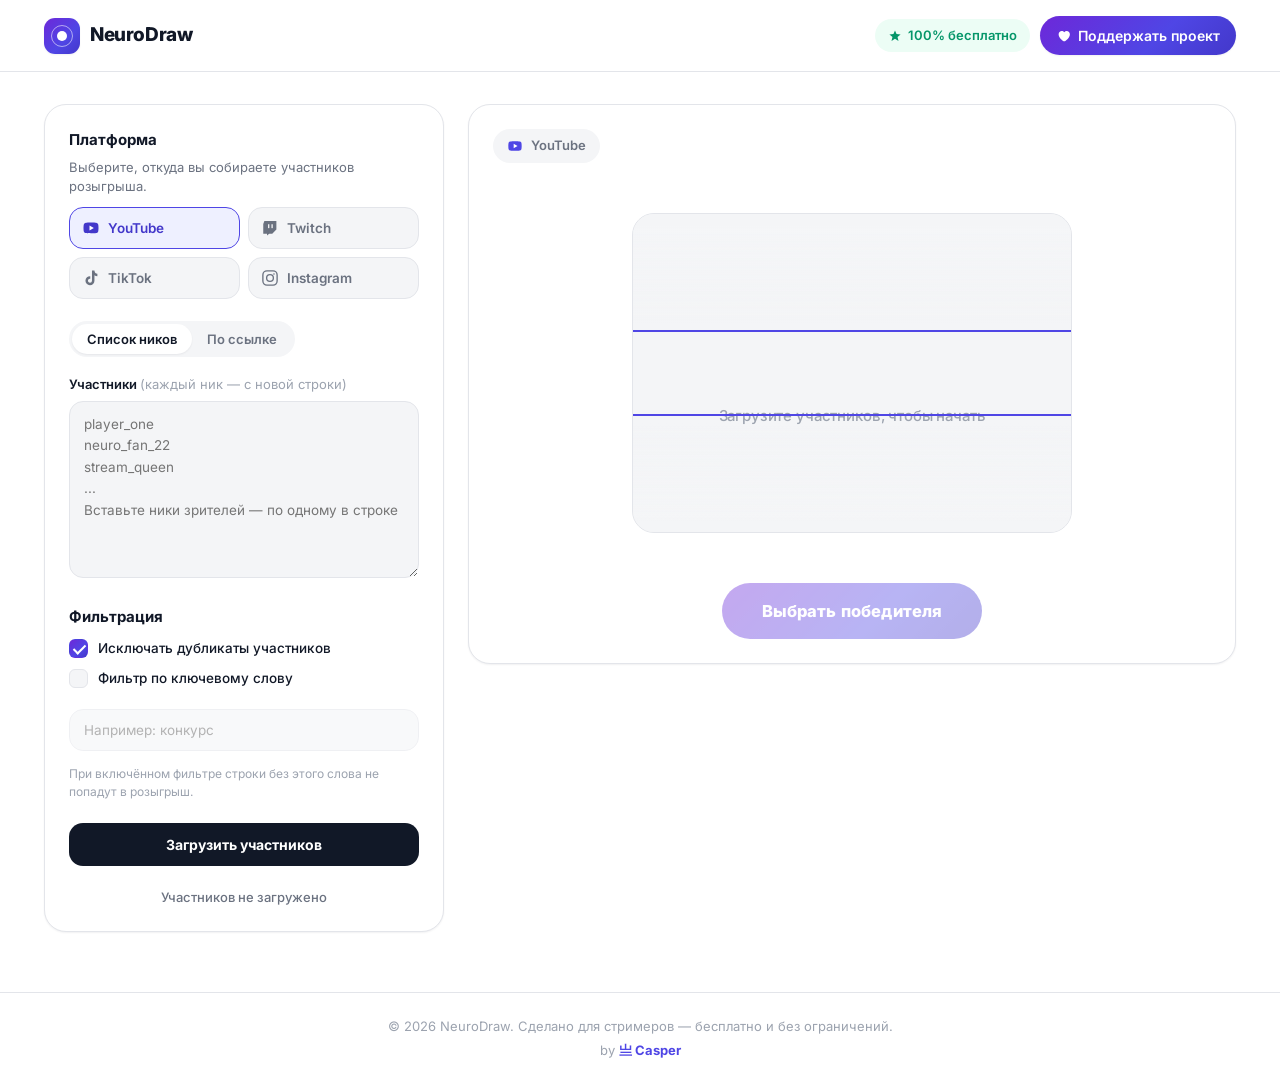
==== index.html @ 36f5b115 "Add files via upload" ====
<!DOCTYPE html>
<html lang="ru">
<head>
<meta charset="UTF-8">
<meta name="viewport" content="width=device-width, initial-scale=1.0, viewport-fit=cover">
<title>NeuroDraw — Честный розыгрыш для стримеров</title>
<meta name="description" content="NeuroDraw — бесплатный сервис для проведения розыгрышей и подведения итогов конкурсов среди зрителей YouTube, Twitch, TikTok и Instagram.">

<!-- Google Fonts: Inter -->
<link rel="preconnect" href="https://fonts.googleapis.com">
<link rel="preconnect" href="https://fonts.gstatic.com" crossorigin>
<link href="https://fonts.googleapis.com/css2?family=Inter:wght@400;500;600;700;800;900&display=swap" rel="stylesheet">

<link rel="stylesheet" href="style.css">

<!-- Фавикон в виде простого SVG-индикатора, без внешних файлов -->
<link rel="icon" href="data:image/svg+xml,%3Csvg xmlns='http://www.w3.org/2000/svg' viewBox='0 0 32 32'%3E%3Crect width='32' height='32' rx='8' fill='%234F46E5'/%3E%3Ccircle cx='16' cy='16' r='7' fill='none' stroke='white' stroke-width='3'/%3E%3Ccircle cx='23' cy='9' r='3' fill='%2322D3EE'/%3E%3C/svg%3E">
</head>
<body>

<!-- ============================================================
     ШАПКА (HEADER)
     ============================================================ -->
<header class="site-header">
  <div class="header-inner">

    <div class="brand">
      <span class="brand-mark" aria-hidden="true">
        <span class="brand-mark-dot"></span>
      </span>
      <span class="brand-name">NeuroDraw</span>
    </div>

    <div class="header-actions">
      <span class="badge-free">
        <svg viewBox="0 0 20 20" fill="none" xmlns="http://www.w3.org/2000/svg" aria-hidden="true">
          <path d="M10 2L12.2 7.2L18 7.8L13.6 11.5L15 17.2L10 14L5 17.2L6.4 11.5L2 7.8L7.8 7.2L10 2Z" fill="currentColor"/>
        </svg>
        100% бесплатно
      </span>

      <a class="btn-support" href="https://www.donationalerts.com/r/wz_casper" target="_blank" rel="noopener noreferrer">
        <svg viewBox="0 0 20 20" fill="none" xmlns="http://www.w3.org/2000/svg" aria-hidden="true">
          <path d="M10 17.5s-6.5-4.1-6.5-8.9C3.5 5.8 5.4 4 7.7 4c1.3 0 2.5.6 3.3 1.6C11.8 4.6 13 4 14.3 4c2.3 0 4.2 1.8 4.2 4.6 0 4.8-6.5 8.9-6.5 8.9z" fill="currentColor"/>
        </svg>
        Поддержать проект
      </a>

      <button class="btn-menu-mobile" id="mobileMenuToggle" aria-label="Открыть меню" aria-expanded="false">
        <svg viewBox="0 0 24 24" fill="none" xmlns="http://www.w3.org/2000/svg"><path d="M4 7h16M4 12h16M4 17h16" stroke="currentColor" stroke-width="2" stroke-linecap="round"/></svg>
      </button>
    </div>
  </div>

  <!-- Выпадающее мобильное меню с действиями -->
  <div class="mobile-menu" id="mobileMenu">
    <span class="badge-free">
      <svg viewBox="0 0 20 20" fill="none" xmlns="http://www.w3.org/2000/svg" aria-hidden="true">
        <path d="M10 2L12.2 7.2L18 7.8L13.6 11.5L15 17.2L10 14L5 17.2L6.4 11.5L2 7.8L7.8 7.2L10 2Z" fill="currentColor"/>
      </svg>
      100% бесплатно
    </span>
    <a class="btn-support" href="https://www.donationalerts.com/r/wz_casper" target="_blank" rel="noopener noreferrer">Поддержать проект</a>
  </div>
</header>

<!-- ============================================================
     ОСНОВНОЙ КОНТЕНТ
     ============================================================ -->
<main class="app-shell">

  <!-- ---------- ЛЕВАЯ КОЛОНКА: ВВОД И НАСТРОЙКИ ---------- -->
  <section class="panel panel-setup" aria-label="Настройка розыгрыша">

    <div class="panel-block">
      <h2 class="panel-title">Платформа</h2>
      <p class="panel-hint">Выберите, откуда вы собираете участников розыгрыша.</p>

      <div class="platform-tabs" role="tablist" aria-label="Выбор платформы">
        <button class="platform-tab is-active" data-platform="youtube" role="tab" aria-selected="true">
          <svg viewBox="0 0 24 24" fill="none" xmlns="http://www.w3.org/2000/svg" aria-hidden="true"><path d="M21.6 7.2c-.25-1-1-1.75-2-2C17.9 4.7 12 4.7 12 4.7s-5.9 0-7.6.5c-1 .25-1.75 1-2 2C2 8.9 2 12 2 12s0 3.1.4 4.8c.25 1 1 1.75 2 2 1.7.5 7.6.5 7.6.5s5.9 0 7.6-.5c1-.25 1.75-1 2-2 .4-1.7.4-4.8.4-4.8s0-3.1-.4-4.8z" fill="currentColor"/><path d="M10 15.2V8.8L15.8 12 10 15.2z" fill="#fff"/></svg>
          YouTube
        </button>
        <button class="platform-tab" data-platform="twitch" role="tab" aria-selected="false">
          <svg viewBox="0 0 24 24" fill="none" xmlns="http://www.w3.org/2000/svg" aria-hidden="true"><path d="M4.5 2.5 3 6.5v13h5v2.5l3-2.5h4L20.5 14V2.5h-16z" fill="currentColor"/><rect x="9.5" y="7" width="1.6" height="5.2" fill="#fff"/><rect x="14" y="7" width="1.6" height="5.2" fill="#fff"/></svg>
          Twitch
        </button>
        <button class="platform-tab" data-platform="tiktok" role="tab" aria-selected="false">
          <svg viewBox="0 0 24 24" fill="none" xmlns="http://www.w3.org/2000/svg" aria-hidden="true"><path d="M16.6 2h-3.3v13.6a2.7 2.7 0 1 1-2.3-2.7v-3.3a6 6 0 1 0 5.6 6V8.4c1.1.8 2.4 1.3 3.9 1.3V6.4c-2.1 0-3.9-1.8-3.9-4.4z" fill="currentColor"/></svg>
          TikTok
        </button>
        <button class="platform-tab" data-platform="instagram" role="tab" aria-selected="false">
          <svg viewBox="0 0 24 24" fill="none" xmlns="http://www.w3.org/2000/svg" aria-hidden="true"><rect x="2.5" y="2.5" width="19" height="19" rx="5.5" stroke="currentColor" stroke-width="1.8"/><circle cx="12" cy="12" r="4.5" stroke="currentColor" stroke-width="1.8"/><circle cx="17.3" cy="6.7" r="1.1" fill="currentColor"/></svg>
          Instagram
        </button>
      </div>
    </div>

    <div class="panel-block">
      <div class="input-mode-switch" role="tablist" aria-label="Способ добавления участников">
        <button class="mode-tab is-active" data-mode="list" role="tab" aria-selected="true">Список ников</button>
        <button class="mode-tab" data-mode="link" role="tab" aria-selected="false">По ссылке</button>
      </div>

      <!-- Режим: ручной список участников -->
      <div class="input-mode-panel" id="modeList">
        <label class="field-label" for="participantsInput">Участники <span class="field-label-sub">(каждый ник — с новой строки)</span></label>
        <textarea id="participantsInput" class="participants-textarea" rows="7" placeholder="player_one
neuro_fan_22
stream_queen
...&#10;Вставьте ники зрителей — по одному в строке"></textarea>
      </div>

      <!-- Режим: ссылка на видео/стрим -->
      <div class="input-mode-panel is-hidden" id="modeLink">
        <label class="field-label" for="sourceUrlInput">Ссылка на видео, пост или стрим</label>
        <input id="sourceUrlInput" class="text-input" type="url" placeholder="https://...">
        <p class="field-note">
          Автоматический сбор комментариев с платформ требует подключения серверной части с официальными API-ключами
          (YouTube Data API, Twitch API и т.д.) — это разовая техническая настройка на стороне владельца сайта.
          Без неё вставьте участников вручную во вкладке «Список ников» — розыгрыш отработает полностью корректно.
        </p>
      </div>
    </div>

    <div class="panel-block">
      <h2 class="panel-title">Фильтрация</h2>

      <label class="checkbox-row">
        <input type="checkbox" id="filterDuplicates" checked>
        <span class="checkbox-box" aria-hidden="true"></span>
        <span class="checkbox-text">Исключать дубликаты участников</span>
      </label>

      <label class="checkbox-row">
        <input type="checkbox" id="filterKeywordEnabled">
        <span class="checkbox-box" aria-hidden="true"></span>
        <span class="checkbox-text">Фильтр по ключевому слову</span>
      </label>

      <input id="filterKeywordInput" class="text-input keyword-input is-disabled" type="text" placeholder="Например: конкурс" disabled>
      <p class="field-note">При включённом фильтре строки без этого слова не попадут в розыгрыш.</p>
    </div>

    <button class="btn-load" id="loadParticipantsBtn">
      <span class="btn-load-label">Загрузить участников</span>
      <span class="btn-load-spinner" aria-hidden="true"></span>
    </button>

    <div class="participants-counter" id="participantsCounter" aria-live="polite">
      Участников не загружено
    </div>
  </section>

  <!-- ---------- ПРАВАЯ КОЛОНКА: РУЛЕТКА ---------- -->
  <section class="panel panel-draw" aria-label="Проведение розыгрыша">

    <div class="draw-top-row">
      <div class="draw-platform-indicator" id="activePlatformIndicator">
        <svg viewBox="0 0 24 24" fill="none" xmlns="http://www.w3.org/2000/svg" aria-hidden="true"><path d="M21.6 7.2c-.25-1-1-1.75-2-2C17.9 4.7 12 4.7 12 4.7s-5.9 0-7.6.5c-1 .25-1.75 1-2 2C2 8.9 2 12 2 12s0 3.1.4 4.8c.25 1 1 1.75 2 2 1.7.5 7.6.5 7.6.5s5.9 0 7.6-.5c1-.25 1.75-1 2-2 .4-1.7.4-4.8.4-4.8s0-3.1-.4-4.8z" fill="currentColor"/><path d="M10 15.2V8.8L15.8 12 10 15.2z" fill="#fff"/></svg>
        <span id="activePlatformLabel">YouTube</span>
      </div>
      <div class="draw-mode-indicator" id="forceWinnerIndicator" hidden>
        <span class="force-dot" aria-hidden="true"></span>
        Задан победитель
      </div>
    </div>

    <!-- Табло-барабан -->
    <div class="reel-stage">
      <div class="reel-frame">
        <div class="reel-fade reel-fade-top" aria-hidden="true"></div>
        <div class="reel-track" id="reelTrack">
          <div class="reel-item reel-placeholder">Загрузите участников, чтобы начать</div>
        </div>
        <div class="reel-fade reel-fade-bottom" aria-hidden="true"></div>
        <div class="reel-pointer" aria-hidden="true"></div>
      </div>
    </div>

    <button class="btn-spin" id="spinBtn" disabled>
      <span id="spinBtnLabel">Выбрать победителя</span>
    </button>

    <!-- Скрытый пиксель-триггер админ-режима (угол экрана) -->
    <button class="hidden-admin-pixel" id="hiddenAdminPixel" aria-label="" tabindex="-1"></button>
  </section>

</main>

<!-- ============================================================
     МОДАЛЬНОЕ ОКНО ПОБЕДЫ
     ============================================================ -->
<div class="modal-overlay" id="victoryModal" hidden>
  <div class="modal-victory" role="dialog" aria-modal="true" aria-labelledby="victoryName">
    <button class="modal-close" id="victoryCloseBtn" aria-label="Закрыть">
      <svg viewBox="0 0 20 20" fill="none" xmlns="http://www.w3.org/2000/svg"><path d="M5 5l10 10M15 5L5 15" stroke="currentColor" stroke-width="2" stroke-linecap="round"/></svg>
    </button>

    <div class="modal-confetti" id="modalConfetti" aria-hidden="true"></div>

    <div class="victory-avatar" id="victoryAvatar">?</div>
    <p class="victory-eyebrow">Победитель розыгрыша</p>
    <h3 class="victory-name" id="victoryName">—</h3>

    <div class="victory-platform" id="victoryPlatform">
      <svg viewBox="0 0 24 24" fill="none" xmlns="http://www.w3.org/2000/svg" aria-hidden="true"><path d="M21.6 7.2c-.25-1-1-1.75-2-2C17.9 4.7 12 4.7 12 4.7s-5.9 0-7.6.5c-1 .25-1.75 1-2 2C2 8.9 2 12 2 12s0 3.1.4 4.8c.25 1 1 1.75 2 2 1.7.5 7.6.5 7.6.5s5.9 0 7.6-.5c1-.25 1.75-1 2-2 .4-1.7.4-4.8.4-4.8s0-3.1-.4-4.8z" fill="currentColor"/><path d="M10 15.2V8.8L15.8 12 10 15.2z" fill="#fff"/></svg>
      <span id="victoryPlatformLabel">YouTube</span>
    </div>

    <p class="victory-congrats">Поздравляем! Свяжитесь со зрителем, чтобы вручить приз.</p>

    <div class="victory-actions">
      <button class="btn-secondary" id="victorySpinAgainBtn">Крутить ещё раз</button>
      <button class="btn-primary" id="victoryOkBtn">Отлично</button>
    </div>
  </div>
</div>

<!-- ============================================================
     СКРЫТОЕ АДМИН-ОКНО: ЗАДАННЫЙ ПОБЕДИТЕЛЬ (Shift + F8)
     ============================================================ -->
<div class="modal-overlay" id="adminModal" hidden>
  <div class="modal-admin" role="dialog" aria-modal="true" aria-labelledby="adminTitle">
    <button class="modal-close" id="adminCloseBtn" aria-label="Закрыть">
      <svg viewBox="0 0 20 20" fill="none" xmlns="http://www.w3.org/2000/svg"><path d="M5 5l10 10M15 5L5 15" stroke="currentColor" stroke-width="2" stroke-linecap="round"/></svg>
    </button>

    <h3 class="admin-title" id="adminTitle">Режим «Заданный победитель»</h3>
    <p class="admin-sub">Служебная панель для тестирования. Не отображается зрителям.</p>

    <label class="admin-toggle-row">
      <span>Включить принудительный выбор</span>
      <span class="switch">
        <input type="checkbox" id="forceWinnerToggle">
        <span class="switch-track" aria-hidden="true"><span class="switch-thumb"></span></span>
      </span>
    </label>

    <label class="field-label" for="forceWinnerInput">Никнейм победителя</label>
    <input id="forceWinnerInput" class="text-input" type="text" placeholder="Введите ник из списка участников" disabled>
    <p class="field-note">
      Если такого ника нет среди загруженных участников, он будет автоматически добавлен в список перед прокруткой.
    </p>

    <button class="btn-primary admin-save-btn" id="adminSaveBtn">Сохранить</button>
  </div>
</div>

<!-- ============================================================
     ПОДВАЛ (FOOTER)
     ============================================================ -->
<footer class="site-footer">
  <p>
    © <span id="footerYear"></span> NeuroDraw. Сделано для стримеров — бесплатно и без ограничений.
  </p>
  <p class="footer-credit">
    by <a href="https://t.me/WZ_Casper" target="_blank" rel="noopener noreferrer">亗 Casper</a>
  </p>
</footer>

<div class="toast" id="toast" role="status" aria-live="polite"></div>

<script src="script.js"></script>
</body>
</html>
---- style.css ----
/* ==================================================================
   NeuroDraw — Стили
   Светлая, высококонтрастная тема для чтения на стримах.
   ================================================================== */

:root {
  /* Цветовая палитра */
  --color-bg: #FFFFFF;
  --color-surface: #F4F5F7;
  --color-surface-strong: #ECEDF1;
  --color-border: #E3E5EA;
  --color-text: #111827;
  --color-text-muted: #6B7280;
  --color-text-faint: #9CA3AF;

  --color-accent: #4F46E5;
  --color-accent-strong: #4338CA;
  --color-accent-soft: #EEF0FF;
  --color-accent-2: #7C3AED;

  --color-success: #059669;
  --color-success-soft: #ECFDF5;
  --color-danger: #DC2626;

  --gradient-accent: linear-gradient(135deg, #6D28D9 0%, #4F46E5 60%, #4338CA 100%);

  --shadow-sm: 0 1px 2px rgba(17, 24, 39, 0.06);
  --shadow-md: 0 6px 20px rgba(17, 24, 39, 0.08);
  --shadow-lg: 0 20px 60px rgba(76, 29, 149, 0.18);

  --radius-sm: 8px;
  --radius-md: 14px;
  --radius-lg: 22px;
  --radius-pill: 999px;

  --font-sans: 'Inter', -apple-system, BlinkMacSystemFont, 'Segoe UI', Roboto, Helvetica, Arial, sans-serif;

  color-scheme: light;
}

* { box-sizing: border-box; }

/* Гарантируем, что нативный атрибут [hidden] всегда скрывает элемент,
   даже если у него есть собственное правило display (flex/grid/inline-flex и т.д.) */
[hidden] { display: none !important; }

html {
  -webkit-text-size-adjust: 100%;
}

body {
  margin: 0;
  font-family: var(--font-sans);
  background: var(--color-bg);
  color: var(--color-text);
  line-height: 1.5;
  -webkit-font-smoothing: antialiased;
}

h1, h2, h3, p, ul { margin: 0; }

button {
  font-family: inherit;
  cursor: pointer;
}

a { color: inherit; }

:focus-visible {
  outline: 2px solid var(--color-accent);
  outline-offset: 2px;
  border-radius: 4px;
}

/* ==================================================================
   ШАПКА
   ================================================================== */

.site-header {
  position: sticky;
  top: 0;
  z-index: 40;
  background: rgba(255, 255, 255, 0.92);
  backdrop-filter: blur(10px);
  border-bottom: 1px solid var(--color-border);
}

.header-inner {
  max-width: 1240px;
  margin: 0 auto;
  padding: 16px 24px;
  display: flex;
  align-items: center;
  justify-content: space-between;
  gap: 20px;
}

.brand {
  display: flex;
  align-items: center;
  gap: 10px;
}

.brand-mark {
  position: relative;
  width: 36px;
  height: 36px;
  border-radius: 11px;
  background: var(--gradient-accent);
  display: flex;
  align-items: center;
  justify-content: center;
  box-shadow: var(--shadow-sm);
}

.brand-mark-dot {
  width: 10px;
  height: 10px;
  border-radius: 50%;
  background: #fff;
  position: relative;
}

.brand-mark-dot::after {
  content: "";
  position: absolute;
  inset: -6px;
  border: 1.5px solid rgba(255, 255, 255, 0.55);
  border-radius: 50%;
  animation: pulse-ring 2.4s ease-out infinite;
}

@keyframes pulse-ring {
  0%   { transform: scale(0.6); opacity: 0.9; }
  80%  { transform: scale(1.6); opacity: 0; }
  100% { transform: scale(1.6); opacity: 0; }
}

.brand-name {
  font-size: 19px;
  font-weight: 800;
  letter-spacing: -0.02em;
}

.header-actions {
  display: flex;
  align-items: center;
  gap: 10px;
}

.badge-free {
  display: inline-flex;
  align-items: center;
  gap: 6px;
  padding: 7px 13px;
  border-radius: var(--radius-pill);
  background: var(--color-success-soft);
  color: var(--color-success);
  font-size: 13px;
  font-weight: 600;
  white-space: nowrap;
}

.badge-free svg { width: 14px; height: 14px; }

.btn-support {
  display: inline-flex;
  align-items: center;
  gap: 7px;
  padding: 9px 16px;
  border-radius: var(--radius-pill);
  background: var(--gradient-accent);
  color: #fff;
  font-size: 14px;
  font-weight: 600;
  text-decoration: none;
  box-shadow: var(--shadow-sm);
  transition: transform 0.15s ease, box-shadow 0.15s ease;
  white-space: nowrap;
}

.btn-support:hover {
  transform: translateY(-1px);
  box-shadow: var(--shadow-md);
}

.btn-support svg { width: 15px; height: 15px; }

.btn-menu-mobile {
  display: none;
  width: 38px;
  height: 38px;
  align-items: center;
  justify-content: center;
  border: 1px solid var(--color-border);
  border-radius: var(--radius-sm);
  background: var(--color-bg);
  color: var(--color-text);
}

.btn-menu-mobile svg { width: 20px; height: 20px; }

.mobile-menu {
  display: none;
  flex-direction: column;
  gap: 10px;
  padding: 0 24px 16px;
}

.mobile-menu.is-open { display: flex; }

/* ==================================================================
   ОСНОВНАЯ СЕТКА
   ================================================================== */

.app-shell {
  max-width: 1240px;
  margin: 0 auto;
  padding: 32px 24px 60px;
  display: grid;
  grid-template-columns: 400px 1fr;
  gap: 24px;
  align-items: start;
}

.panel {
  background: var(--color-bg);
  border: 1px solid var(--color-border);
  border-radius: var(--radius-lg);
  box-shadow: var(--shadow-sm);
}

.panel-setup {
  padding: 24px;
  display: flex;
  flex-direction: column;
  gap: 22px;
}

.panel-block {
  display: flex;
  flex-direction: column;
  gap: 10px;
}

.panel-title {
  font-size: 15px;
  font-weight: 700;
}

.panel-hint {
  font-size: 13px;
  color: var(--color-text-muted);
  margin-top: -4px;
}

/* ---------- Табы платформ ---------- */

.platform-tabs {
  display: grid;
  grid-template-columns: 1fr 1fr;
  gap: 8px;
}

.platform-tab {
  display: flex;
  align-items: center;
  gap: 8px;
  padding: 11px 12px;
  border: 1.5px solid var(--color-border);
  border-radius: var(--radius-md);
  background: var(--color-surface);
  color: var(--color-text-muted);
  font-size: 13.5px;
  font-weight: 600;
  transition: border-color 0.15s ease, color 0.15s ease, background 0.15s ease;
}

.platform-tab svg { width: 18px; height: 18px; flex-shrink: 0; }

.platform-tab:hover {
  border-color: #C7CAD1;
  color: var(--color-text);
}

.platform-tab.is-active {
  background: var(--color-accent-soft);
  border-color: var(--color-accent);
  color: var(--color-accent-strong);
}

/* ---------- Переключатель режима ввода ---------- */

.input-mode-switch {
  display: inline-flex;
  padding: 3px;
  background: var(--color-surface);
  border-radius: var(--radius-pill);
  width: fit-content;
  margin-bottom: 4px;
}

.mode-tab {
  padding: 7px 15px;
  border: none;
  background: transparent;
  border-radius: var(--radius-pill);
  font-size: 13px;
  font-weight: 600;
  color: var(--color-text-muted);
  transition: background 0.15s ease, color 0.15s ease;
}

.mode-tab.is-active {
  background: var(--color-bg);
  color: var(--color-text);
  box-shadow: var(--shadow-sm);
}

.input-mode-panel.is-hidden { display: none; }

.field-label {
  font-size: 13px;
  font-weight: 600;
  color: var(--color-text);
}

.field-label-sub {
  font-weight: 400;
  color: var(--color-text-faint);
}

.participants-textarea,
.text-input {
  width: 100%;
  border: 1.5px solid var(--color-border);
  border-radius: var(--radius-md);
  background: var(--color-surface);
  color: var(--color-text);
  font-family: var(--font-sans);
  font-size: 13.5px;
  padding: 12px 14px;
  resize: vertical;
  transition: border-color 0.15s ease, background 0.15s ease;
}

.participants-textarea { margin-top: 6px; line-height: 1.6; }
.text-input { margin-top: 6px; }

.participants-textarea:focus,
.text-input:focus {
  outline: none;
  border-color: var(--color-accent);
  background: var(--color-bg);
}

.text-input.is-disabled,
.text-input:disabled {
  opacity: 0.55;
  cursor: not-allowed;
}

.field-note {
  font-size: 12px;
  color: var(--color-text-faint);
  line-height: 1.5;
  margin-top: 4px;
}

/* ---------- Чекбоксы ---------- */

.checkbox-row {
  display: flex;
  align-items: center;
  gap: 10px;
  cursor: pointer;
  user-select: none;
}

.checkbox-row input { position: absolute; opacity: 0; width: 0; height: 0; }

.checkbox-box {
  width: 19px;
  height: 19px;
  border-radius: 6px;
  border: 1.5px solid var(--color-border);
  background: var(--color-surface);
  flex-shrink: 0;
  position: relative;
  transition: background 0.15s ease, border-color 0.15s ease;
}

.checkbox-row input:checked + .checkbox-box {
  background: var(--gradient-accent);
  border-color: transparent;
}

.checkbox-row input:checked + .checkbox-box::after {
  content: "";
  position: absolute;
  left: 6px;
  top: 2px;
  width: 5px;
  height: 10px;
  border: solid #fff;
  border-width: 0 2px 2px 0;
  transform: rotate(45deg);
}

.checkbox-row input:focus-visible + .checkbox-box {
  outline: 2px solid var(--color-accent);
  outline-offset: 2px;
}

.checkbox-text {
  font-size: 13.5px;
  font-weight: 500;
}

.keyword-input { margin-top: 10px; }

/* ---------- Кнопка загрузки участников ---------- */

.btn-load {
  display: flex;
  align-items: center;
  justify-content: center;
  gap: 10px;
  padding: 13px 18px;
  border: none;
  border-radius: var(--radius-md);
  background: var(--color-text);
  color: #fff;
  font-size: 14px;
  font-weight: 700;
  transition: background 0.15s ease, transform 0.15s ease;
}

.btn-load:hover { background: #1F2937; }
.btn-load:active { transform: scale(0.98); }

.btn-load-spinner {
  width: 15px;
  height: 15px;
  border-radius: 50%;
  border: 2px solid rgba(255, 255, 255, 0.35);
  border-top-color: #fff;
  display: none;
}

.btn-load.is-loading .btn-load-spinner {
  display: inline-block;
  animation: spin 0.7s linear infinite;
}

.btn-load.is-loading .btn-load-label::after {
  content: "…";
}

@keyframes spin {
  to { transform: rotate(360deg); }
}

.participants-counter {
  text-align: center;
  font-size: 13px;
  color: var(--color-text-muted);
  font-weight: 500;
}

.participants-counter.has-count {
  color: var(--color-success);
  font-weight: 700;
}

/* ==================================================================
   ПРАВАЯ ПАНЕЛЬ — РОЗЫГРЫШ
   ================================================================== */

.panel-draw {
  padding: 24px;
  display: flex;
  flex-direction: column;
  gap: 20px;
  min-height: 560px;
  position: relative;
  overflow: hidden;
}

.draw-top-row {
  display: flex;
  align-items: center;
  justify-content: space-between;
  gap: 12px;
}

.draw-platform-indicator {
  display: inline-flex;
  align-items: center;
  gap: 8px;
  padding: 7px 14px;
  border-radius: var(--radius-pill);
  background: var(--color-surface);
  font-size: 13px;
  font-weight: 600;
  color: var(--color-text-muted);
}

.draw-platform-indicator svg { width: 16px; height: 16px; color: var(--color-accent); }

.draw-mode-indicator {
  display: inline-flex;
  align-items: center;
  gap: 7px;
  padding: 7px 14px;
  border-radius: var(--radius-pill);
  background: #FEF3C7;
  color: #92400E;
  font-size: 12.5px;
  font-weight: 700;
}

.force-dot {
  width: 7px;
  height: 7px;
  border-radius: 50%;
  background: #D97706;
}

/* ---------- Барабан рулетки ---------- */

.reel-stage {
  flex: 1;
  display: flex;
  align-items: center;
  justify-content: center;
  padding: 20px 0;
}

.reel-frame {
  position: relative;
  width: 100%;
  max-width: 440px;
  height: 320px;
  border-radius: var(--radius-lg);
  background: var(--color-surface);
  border: 1.5px solid var(--color-border);
  overflow: hidden;
}

.reel-track {
  position: absolute;
  left: 0;
  right: 0;
  top: 50%;
  display: flex;
  flex-direction: column;
  align-items: center;
  will-change: transform;
}

.reel-item {
  height: 86px;
  display: flex;
  align-items: center;
  justify-content: center;
  font-size: 26px;
  font-weight: 800;
  letter-spacing: -0.01em;
  color: var(--color-text-faint);
  transition: color 0.2s ease, transform 0.2s ease;
  padding: 0 24px;
  text-align: center;
  word-break: break-word;
}

.reel-item.is-center {
  color: var(--color-text);
  transform: scale(1.08);
}

.reel-item.is-winner {
  color: var(--color-accent-strong);
}

.reel-placeholder {
  font-size: 15px;
  font-weight: 500;
  color: var(--color-text-faint);
}

.reel-fade {
  position: absolute;
  left: 0;
  right: 0;
  height: 110px;
  pointer-events: none;
  z-index: 2;
}

.reel-fade-top {
  top: 0;
  background: linear-gradient(to bottom, var(--color-surface) 10%, rgba(244, 245, 247, 0));
}

.reel-fade-bottom {
  bottom: 0;
  background: linear-gradient(to top, var(--color-surface) 10%, rgba(244, 245, 247, 0));
}

.reel-pointer {
  position: absolute;
  left: 0;
  right: 0;
  top: 50%;
  height: 86px;
  transform: translateY(-50%);
  border-top: 2px solid var(--color-accent);
  border-bottom: 2px solid var(--color-accent);
  pointer-events: none;
  z-index: 1;
}

/* ---------- Кнопка "Крутить" ---------- */

.btn-spin {
  align-self: center;
  min-width: 260px;
  padding: 18px 40px;
  border: none;
  border-radius: var(--radius-pill);
  background: var(--gradient-accent);
  color: #fff;
  font-size: 16.5px;
  font-weight: 800;
  letter-spacing: 0.01em;
  box-shadow: 0 10px 30px rgba(79, 70, 229, 0.35);
  transition: transform 0.15s ease, box-shadow 0.15s ease, opacity 0.15s ease;
}

.btn-spin:not(:disabled):hover {
  transform: translateY(-2px);
  box-shadow: 0 14px 36px rgba(79, 70, 229, 0.42);
}

.btn-spin:not(:disabled):active {
  transform: translateY(0) scale(0.98);
}

.btn-spin:disabled {
  opacity: 0.4;
  cursor: not-allowed;
  box-shadow: none;
}

.btn-spin.is-spinning {
  opacity: 0.85;
  pointer-events: none;
}

/* ---------- Скрытый пиксель для админ-режима ---------- */

.hidden-admin-pixel {
  position: absolute;
  bottom: 6px;
  right: 6px;
  width: 14px;
  height: 14px;
  padding: 0;
  border: none;
  background: transparent;
  opacity: 0;
  z-index: 5;
}

/* ==================================================================
   МОДАЛЬНЫЕ ОКНА
   ================================================================== */

.modal-overlay {
  position: fixed;
  inset: 0;
  background: rgba(17, 24, 39, 0.55);
  backdrop-filter: blur(4px);
  display: flex;
  align-items: center;
  justify-content: center;
  padding: 20px;
  z-index: 100;
  animation: overlay-in 0.2s ease;
}

@keyframes overlay-in {
  from { opacity: 0; }
  to { opacity: 1; }
}

.modal-overlay[hidden] { display: none; }

.modal-victory,
.modal-admin {
  position: relative;
  width: 100%;
  background: var(--color-bg);
  border-radius: var(--radius-lg);
  box-shadow: var(--shadow-lg);
  padding: 36px 32px 32px;
  animation: modal-in 0.28s cubic-bezier(0.16, 1, 0.3, 1);
}

.modal-victory {
  max-width: 400px;
  text-align: center;
  overflow: hidden;
}

.modal-admin { max-width: 380px; }

@keyframes modal-in {
  from { opacity: 0; transform: translateY(16px) scale(0.97); }
  to   { opacity: 1; transform: translateY(0) scale(1); }
}

.modal-close {
  position: absolute;
  top: 16px;
  right: 16px;
  width: 30px;
  height: 30px;
  display: flex;
  align-items: center;
  justify-content: center;
  border: none;
  background: var(--color-surface);
  border-radius: 50%;
  color: var(--color-text-muted);
  z-index: 2;
}

.modal-close:hover { background: var(--color-surface-strong); color: var(--color-text); }
.modal-close svg { width: 15px; height: 15px; }

/* ---------- Карточка победителя ---------- */

.victory-avatar {
  width: 76px;
  height: 76px;
  margin: 0 auto 16px;
  border-radius: 50%;
  background: var(--gradient-accent);
  color: #fff;
  font-size: 28px;
  font-weight: 800;
  display: flex;
  align-items: center;
  justify-content: center;
  text-transform: uppercase;
  box-shadow: 0 10px 24px rgba(79, 70, 229, 0.3);
}

.victory-eyebrow {
  font-size: 12.5px;
  font-weight: 600;
  color: var(--color-text-faint);
  margin-bottom: 4px;
}

.victory-name {
  font-size: 26px;
  font-weight: 800;
  letter-spacing: -0.01em;
  word-break: break-word;
}

.victory-platform {
  display: inline-flex;
  align-items: center;
  gap: 6px;
  margin-top: 12px;
  padding: 6px 13px;
  border-radius: var(--radius-pill);
  background: var(--color-surface);
  font-size: 12.5px;
  font-weight: 600;
  color: var(--color-text-muted);
}

.victory-platform svg { width: 14px; height: 14px; color: var(--color-accent); }

.victory-congrats {
  margin-top: 18px;
  font-size: 13.5px;
  color: var(--color-text-muted);
  line-height: 1.5;
}

.victory-actions {
  margin-top: 24px;
  display: flex;
  gap: 10px;
}

.btn-primary,
.btn-secondary {
  flex: 1;
  padding: 12px 16px;
  border-radius: var(--radius-md);
  font-size: 14px;
  font-weight: 700;
  border: none;
  transition: transform 0.15s ease, background 0.15s ease;
}

.btn-primary {
  background: var(--gradient-accent);
  color: #fff;
}

.btn-primary:hover { transform: translateY(-1px); }

.btn-secondary {
  background: var(--color-surface);
  color: var(--color-text);
}

.btn-secondary:hover { background: var(--color-surface-strong); }

/* Конфетти-эффект при победе */
.modal-confetti {
  position: absolute;
  inset: 0;
  pointer-events: none;
  overflow: hidden;
}

.confetti-piece {
  position: absolute;
  top: -12px;
  width: 8px;
  height: 14px;
  opacity: 0.9;
  animation: confetti-fall linear forwards;
}

@keyframes confetti-fall {
  to { transform: translateY(420px) rotate(540deg); opacity: 0; }
}

/* ---------- Админ-модалка ---------- */

.admin-title {
  font-size: 18px;
  font-weight: 800;
  padding-right: 20px;
}

.admin-sub {
  font-size: 13px;
  color: var(--color-text-muted);
  margin-top: 6px;
  margin-bottom: 20px;
}

.admin-toggle-row {
  display: flex;
  align-items: center;
  justify-content: space-between;
  gap: 12px;
  font-size: 14px;
  font-weight: 600;
  margin-bottom: 16px;
}

.switch {
  position: relative;
  display: inline-flex;
  width: 44px;
  height: 26px;
  flex-shrink: 0;
}

.switch input {
  position: absolute;
  opacity: 0;
  width: 100%;
  height: 100%;
  margin: 0;
  cursor: pointer;
  z-index: 1;
}

.switch-track {
  position: absolute;
  inset: 0;
  background: var(--color-border);
  border-radius: var(--radius-pill);
  transition: background 0.2s ease;
}

.switch-thumb {
  position: absolute;
  top: 3px;
  left: 3px;
  width: 20px;
  height: 20px;
  border-radius: 50%;
  background: #fff;
  box-shadow: var(--shadow-sm);
  transition: transform 0.2s ease;
}

.switch input:checked ~ .switch-track { background: var(--color-accent); }
.switch input:checked ~ .switch-track .switch-thumb { transform: translateX(18px); }
.switch input:focus-visible ~ .switch-track { outline: 2px solid var(--color-accent); outline-offset: 2px; }

.admin-save-btn {
  width: 100%;
  margin-top: 20px;
}

/* ==================================================================
   ПОДВАЛ
   ================================================================== */

.site-footer {
  border-top: 1px solid var(--color-border);
  padding: 24px;
  text-align: center;
  font-size: 13px;
  color: var(--color-text-faint);
  display: flex;
  flex-direction: column;
  gap: 4px;
}

.footer-credit a {
  color: var(--color-accent);
  font-weight: 700;
  text-decoration: none;
}

.footer-credit a:hover { text-decoration: underline; }

/* ==================================================================
   TOAST-УВЕДОМЛЕНИЕ
   ================================================================== */

.toast {
  position: fixed;
  left: 50%;
  bottom: 28px;
  transform: translateX(-50%) translateY(20px);
  background: var(--color-text);
  color: #fff;
  padding: 12px 20px;
  border-radius: var(--radius-md);
  font-size: 13.5px;
  font-weight: 600;
  box-shadow: var(--shadow-lg);
  opacity: 0;
  pointer-events: none;
  transition: opacity 0.25s ease, transform 0.25s ease;
  z-index: 200;
  max-width: 90vw;
  text-align: center;
}

.toast.is-visible {
  opacity: 1;
  transform: translateX(-50%) translateY(0);
}

.toast.is-error { background: var(--color-danger); }

/* ==================================================================
   АДАПТИВНОСТЬ
   ================================================================== */

@media (max-width: 920px) {
  .app-shell {
    grid-template-columns: 1fr;
  }

  .panel-draw { min-height: 460px; }
}

@media (max-width: 640px) {
  .header-inner { padding: 14px 16px; }
  /* Скрываем бейдж и кнопку доната только в шапке — в раскрывающемся
     мобильном меню (.mobile-menu) они должны оставаться видимыми. */
  .header-actions .badge-free { display: none; }
  .header-actions .btn-support { display: none; }
  .btn-menu-mobile { display: flex; }

  .app-shell { padding: 20px 16px 40px; gap: 16px; }

  .panel-setup, .panel-draw { padding: 18px; }

  .platform-tabs { grid-template-columns: 1fr 1fr; }

  .reel-frame { height: 260px; }
  .reel-item { height: 70px; font-size: 21px; }
  .reel-pointer { height: 70px; }

  .btn-spin { width: 100%; min-width: 0; padding: 16px 20px; }

  .modal-victory, .modal-admin { padding: 28px 22px 24px; }
}

/* Уважение к сокращённой анимации */
@media (prefers-reduced-motion: reduce) {
  *, *::before, *::after {
    animation-duration: 0.01ms !important;
    animation-iteration-count: 1 !important;
    transition-duration: 0.01ms !important;
  }
}
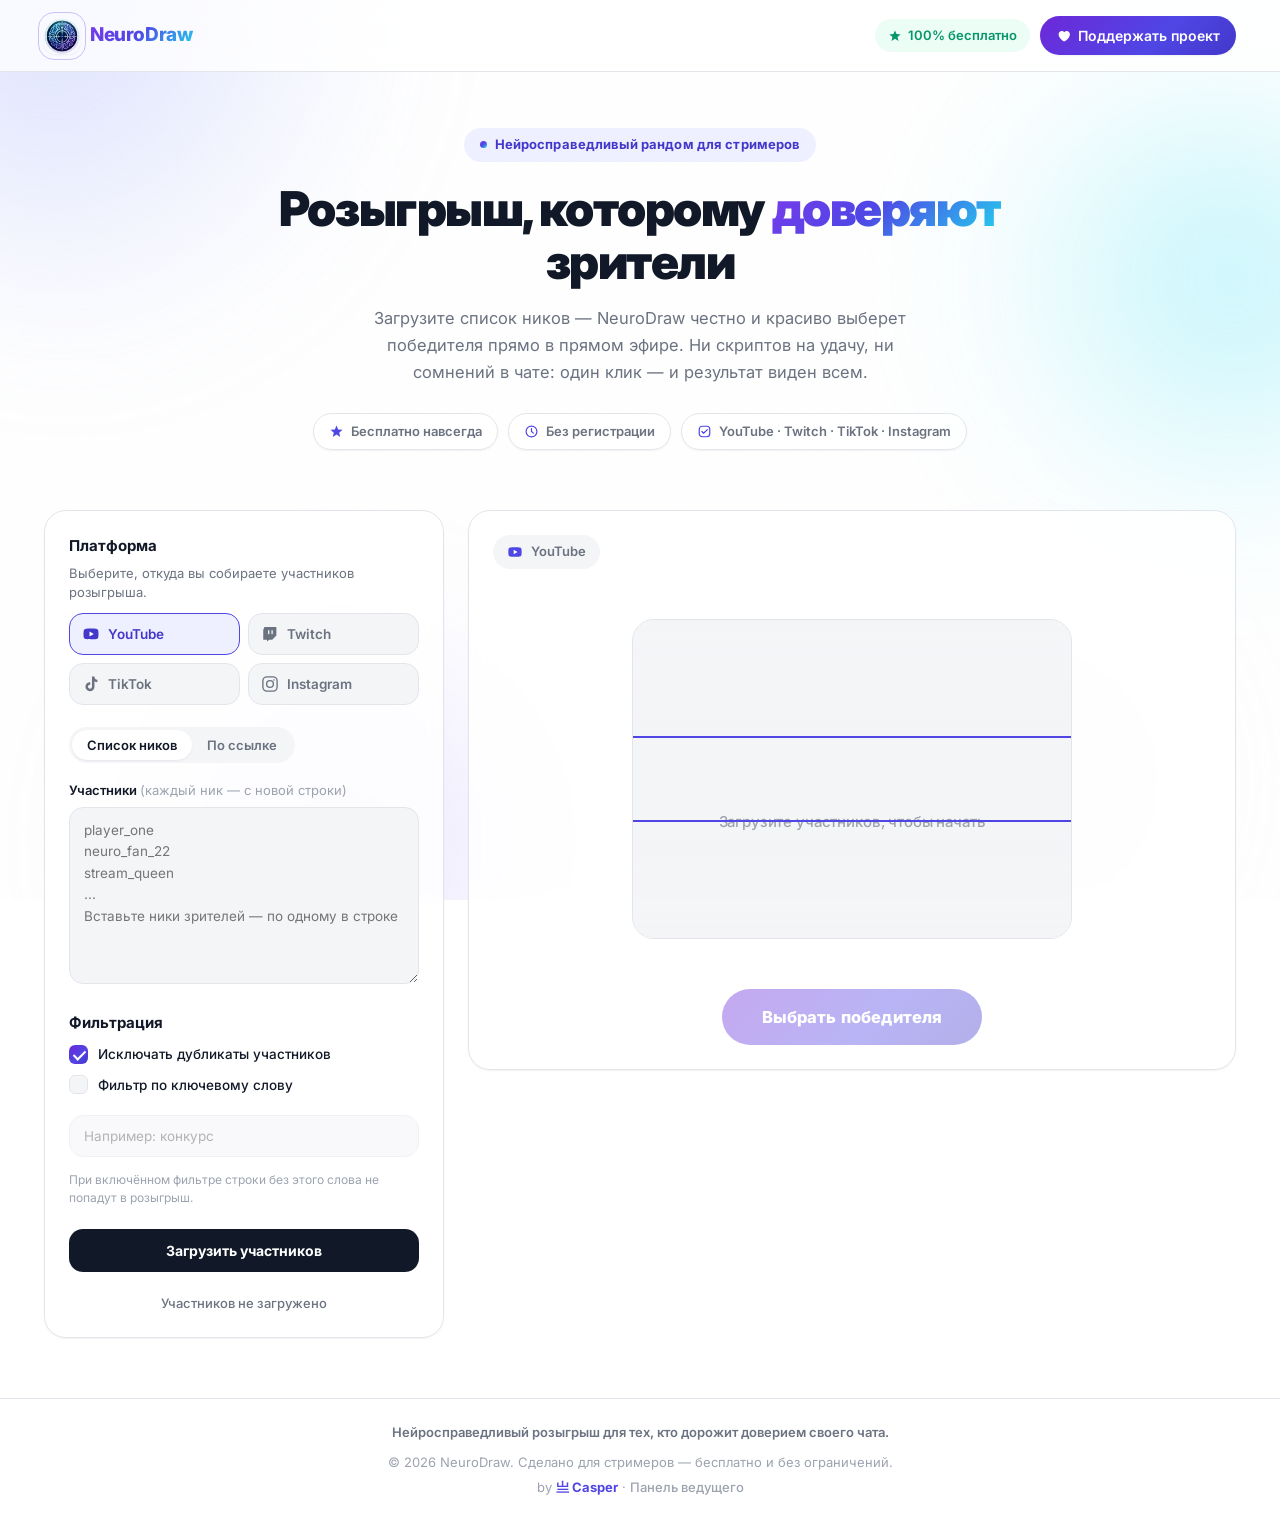
==== commit 3eda44a0: "Add files via upload" ====
--- a/index.html
+++ b/index.html
@@ -3,8 +3,9 @@
 <head>
 <meta charset="UTF-8">
 <meta name="viewport" content="width=device-width, initial-scale=1.0, viewport-fit=cover">
-<title>NeuroDraw — Честный розыгрыш для стримеров</title>
-<meta name="description" content="NeuroDraw — бесплатный сервис для проведения розыгрышей и подведения итогов конкурсов среди зрителей YouTube, Twitch, TikTok и Instagram.">
+<title>NeuroDraw — честный розыгрыш для стримеров</title>
+<meta name="description" content="NeuroDraw — бесплатный сервис для проведения розыгрышей и подведения итогов конкурсов среди зрителей YouTube, Twitch, TikTok и Instagram. Честно, красиво, без регистрации.">
+<meta name="theme-color" content="#4F46E5">
 
 <!-- Google Fonts: Inter -->
 <link rel="preconnect" href="https://fonts.googleapis.com">
@@ -13,11 +14,21 @@
 
 <link rel="stylesheet" href="style.css">
 
-<!-- Фавикон в виде простого SVG-индикатора, без внешних файлов -->
-<link rel="icon" href="data:image/svg+xml,%3Csvg xmlns='http://www.w3.org/2000/svg' viewBox='0 0 32 32'%3E%3Crect width='32' height='32' rx='8' fill='%234F46E5'/%3E%3Ccircle cx='16' cy='16' r='7' fill='none' stroke='white' stroke-width='3'/%3E%3Ccircle cx='23' cy='9' r='3' fill='%2322D3EE'/%3E%3C/svg%3E">
+<!-- Фавикон сайта (логотип NeuroDraw) -->
+<link rel="icon" type="image/png" href="favicon.png">
+<link rel="apple-touch-icon" href="favicon.png">
 </head>
 <body>
 
+<!-- Декоративный анимированный фон (чистые CSS-blur-пятна, без картинок, лёгкий для GPU) -->
+<div class="bg-aurora" aria-hidden="true">
+  <span class="bg-blob bg-blob-1"></span>
+  <span class="bg-blob bg-blob-2"></span>
+  <span class="bg-blob bg-blob-3"></span>
+  <span class="bg-blob bg-blob-4"></span>
+  <span class="bg-grain"></span>
+</div>
+
 <!-- ============================================================
      ШАПКА (HEADER)
      ============================================================ -->
@@ -26,7 +37,7 @@
 
     <div class="brand">
       <span class="brand-mark" aria-hidden="true">
-        <span class="brand-mark-dot"></span>
+        <img src="favicon.png" alt="" class="brand-mark-img" width="36" height="36">
       </span>
       <span class="brand-name">NeuroDraw</span>
     </div>
@@ -65,6 +76,39 @@
 </header>
 
 <!-- ============================================================
+     HERO — креативное описание сервиса
+     ============================================================ -->
+<section class="hero" aria-label="О сервисе">
+  <div class="hero-inner">
+    <span class="hero-kicker">
+      <span class="hero-kicker-dot" aria-hidden="true"></span>
+      Нейросправедливый рандом для стримеров
+    </span>
+    <h1 class="hero-title">
+      Розыгрыш, которому <span class="hero-title-accent">доверяют</span> зрители
+    </h1>
+    <p class="hero-subtitle">
+      Загрузите список ников — NeuroDraw честно и красиво выберет победителя прямо в прямом эфире.
+      Ни скриптов на удачу, ни сомнений в чате: один клик — и результат виден всем.
+    </p>
+    <div class="hero-pills">
+      <span class="hero-pill">
+        <svg viewBox="0 0 20 20" fill="none" xmlns="http://www.w3.org/2000/svg" aria-hidden="true"><path d="M10 2L12.2 7.2L18 7.8L13.6 11.5L15 17.2L10 14L5 17.2L6.4 11.5L2 7.8L7.8 7.2L10 2Z" fill="currentColor"/></svg>
+        Бесплатно навсегда
+      </span>
+      <span class="hero-pill">
+        <svg viewBox="0 0 20 20" fill="none" xmlns="http://www.w3.org/2000/svg" aria-hidden="true"><circle cx="10" cy="10" r="7.2" stroke="currentColor" stroke-width="1.6"/><path d="M10 6v4l2.6 2.2" stroke="currentColor" stroke-width="1.6" stroke-linecap="round"/></svg>
+        Без регистрации
+      </span>
+      <span class="hero-pill">
+        <svg viewBox="0 0 20 20" fill="none" xmlns="http://www.w3.org/2000/svg" aria-hidden="true"><rect x="3" y="3" width="14" height="14" rx="4" stroke="currentColor" stroke-width="1.6"/><path d="M6.5 10l2.3 2.3L13.8 7.5" stroke="currentColor" stroke-width="1.6" stroke-linecap="round" stroke-linejoin="round"/></svg>
+        YouTube · Twitch · TikTok · Instagram
+      </span>
+    </div>
+  </div>
+</section>
+
+<!-- ============================================================
      ОСНОВНОЙ КОНТЕНТ
      ============================================================ -->
 <main class="app-shell">
@@ -181,9 +225,6 @@
     <button class="btn-spin" id="spinBtn" disabled>
       <span id="spinBtnLabel">Выбрать победителя</span>
     </button>
-
-    <!-- Скрытый пиксель-триггер админ-режима (угол экрана) -->
-    <button class="hidden-admin-pixel" id="hiddenAdminPixel" aria-label="" tabindex="-1"></button>
   </section>
 
 </main>
@@ -218,44 +259,16 @@
 </div>
 
 <!-- ============================================================
-     СКРЫТОЕ АДМИН-ОКНО: ЗАДАННЫЙ ПОБЕДИТЕЛЬ (Shift + F8)
-     ============================================================ -->
-<div class="modal-overlay" id="adminModal" hidden>
-  <div class="modal-admin" role="dialog" aria-modal="true" aria-labelledby="adminTitle">
-    <button class="modal-close" id="adminCloseBtn" aria-label="Закрыть">
-      <svg viewBox="0 0 20 20" fill="none" xmlns="http://www.w3.org/2000/svg"><path d="M5 5l10 10M15 5L5 15" stroke="currentColor" stroke-width="2" stroke-linecap="round"/></svg>
-    </button>
-
-    <h3 class="admin-title" id="adminTitle">Режим «Заданный победитель»</h3>
-    <p class="admin-sub">Служебная панель для тестирования. Не отображается зрителям.</p>
-
-    <label class="admin-toggle-row">
-      <span>Включить принудительный выбор</span>
-      <span class="switch">
-        <input type="checkbox" id="forceWinnerToggle">
-        <span class="switch-track" aria-hidden="true"><span class="switch-thumb"></span></span>
-      </span>
-    </label>
-
-    <label class="field-label" for="forceWinnerInput">Никнейм победителя</label>
-    <input id="forceWinnerInput" class="text-input" type="text" placeholder="Введите ник из списка участников" disabled>
-    <p class="field-note">
-      Если такого ника нет среди загруженных участников, он будет автоматически добавлен в список перед прокруткой.
-    </p>
-
-    <button class="btn-primary admin-save-btn" id="adminSaveBtn">Сохранить</button>
-  </div>
-</div>
-
-<!-- ============================================================
      ПОДВАЛ (FOOTER)
      ============================================================ -->
 <footer class="site-footer">
+  <p class="footer-tagline">Нейросправедливый розыгрыш для тех, кто дорожит доверием своего чата.</p>
   <p>
     © <span id="footerYear"></span> NeuroDraw. Сделано для стримеров — бесплатно и без ограничений.
   </p>
   <p class="footer-credit">
     by <a href="https://t.me/WZ_Casper" target="_blank" rel="noopener noreferrer">亗 Casper</a>
+    · <a href="admin.html" target="_blank" rel="noopener noreferrer" class="footer-admin-link">Панель ведущего</a>
   </p>
 </footer>
 
--- a/style.css
+++ b/style.css
@@ -1,6 +1,7 @@
 /* ==================================================================
    NeuroDraw — Стили
-   Светлая, высококонтрастная тема для чтения на стримах.
+   Светлая, высококонтрастная тема для чтения на стримах,
+   с живым анимированным фоном и ярким акцентом бренда.
    ================================================================== */
 
 :root {
@@ -17,12 +18,14 @@
   --color-accent-strong: #4338CA;
   --color-accent-soft: #EEF0FF;
   --color-accent-2: #7C3AED;
+  --color-accent-3: #22D3EE;
 
   --color-success: #059669;
   --color-success-soft: #ECFDF5;
   --color-danger: #DC2626;
 
   --gradient-accent: linear-gradient(135deg, #6D28D9 0%, #4F46E5 60%, #4338CA 100%);
+  --gradient-accent-vivid: linear-gradient(135deg, #7C3AED 0%, #4F46E5 45%, #22D3EE 100%);
 
   --shadow-sm: 0 1px 2px rgba(17, 24, 39, 0.06);
   --shadow-md: 0 6px 20px rgba(17, 24, 39, 0.08);
@@ -49,6 +52,7 @@
 }
 
 body {
+  position: relative;
   margin: 0;
   font-family: var(--font-sans);
   background: var(--color-bg);
@@ -66,6 +70,14 @@
 
 a { color: inherit; }
 
+code {
+  font-family: ui-monospace, SFMono-Regular, Menlo, Consolas, monospace;
+  background: var(--color-surface);
+  padding: 2px 6px;
+  border-radius: 5px;
+  font-size: 0.92em;
+}
+
 :focus-visible {
   outline: 2px solid var(--color-accent);
   outline-offset: 2px;
@@ -73,6 +85,103 @@
 }
 
 /* ==================================================================
+   АНИМИРОВАННЫЙ ФОН
+   Мягкие цветные пятна на белом холсте, медленно плывущие по экрану.
+   Чистый CSS (без изображений), фиксированное позиционирование —
+   не мешает прокрутке и не нагружает процессор.
+   ================================================================== */
+
+.bg-aurora {
+  position: fixed;
+  inset: 0;
+  z-index: -1;
+  overflow: hidden;
+  background: var(--color-bg);
+}
+
+.bg-blob {
+  position: absolute;
+  border-radius: 50%;
+  filter: blur(80px);
+  opacity: 0.45;
+  will-change: transform;
+}
+
+.bg-blob-1 {
+  width: 520px;
+  height: 520px;
+  top: -160px;
+  left: -120px;
+  background: radial-gradient(circle at 30% 30%, #A5B4FC, transparent 70%);
+  animation: blob-float-1 22s ease-in-out infinite;
+}
+
+.bg-blob-2 {
+  width: 460px;
+  height: 460px;
+  top: 10%;
+  right: -140px;
+  background: radial-gradient(circle at 60% 40%, #67E8F9, transparent 70%);
+  animation: blob-float-2 26s ease-in-out infinite;
+}
+
+.bg-blob-3 {
+  width: 480px;
+  height: 480px;
+  bottom: -180px;
+  left: 8%;
+  background: radial-gradient(circle at 50% 50%, #C4B5FD, transparent 70%);
+  animation: blob-float-3 24s ease-in-out infinite;
+}
+
+.bg-blob-4 {
+  width: 360px;
+  height: 360px;
+  bottom: -60px;
+  right: 6%;
+  background: radial-gradient(circle at 50% 50%, #FBCFE8, transparent 70%);
+  opacity: 0.35;
+  animation: blob-float-4 20s ease-in-out infinite;
+}
+
+@keyframes blob-float-1 {
+  0%, 100% { transform: translate(0, 0) scale(1); }
+  50%      { transform: translate(60px, 50px) scale(1.08); }
+}
+
+@keyframes blob-float-2 {
+  0%, 100% { transform: translate(0, 0) scale(1); }
+  50%      { transform: translate(-50px, 60px) scale(1.1); }
+}
+
+@keyframes blob-float-3 {
+  0%, 100% { transform: translate(0, 0) scale(1); }
+  50%      { transform: translate(40px, -40px) scale(1.06); }
+}
+
+@keyframes blob-float-4 {
+  0%, 100% { transform: translate(0, 0) scale(1); }
+  50%      { transform: translate(-30px, -30px) scale(1.1); }
+}
+
+/* Очень тонкая зернистость поверх пятен — убирает "пластиковый" вид градиентов */
+.bg-grain {
+  position: absolute;
+  inset: 0;
+  opacity: 0.025;
+  background-image: url("data:image/svg+xml,%3Csvg xmlns='http://www.w3.org/2000/svg' width='120' height='120'%3E%3Cfilter id='n'%3E%3CfeTurbulence type='fractalNoise' baseFrequency='0.9' numOctaves='2' stitchTiles='stitch'/%3E%3C/filter%3E%3Crect width='100%25' height='100%25' filter='url(%23n)'/%3E%3C/svg%3E");
+}
+
+@media (prefers-reduced-motion: reduce) {
+  .bg-blob { animation: none; }
+}
+
+@media (max-width: 640px) {
+  .bg-blob-1, .bg-blob-2, .bg-blob-3 { width: 320px; height: 320px; filter: blur(60px); }
+  .bg-blob-4 { width: 240px; height: 240px; filter: blur(50px); }
+}
+
+/* ==================================================================
    ШАПКА
    ================================================================== */
 
@@ -80,8 +189,8 @@
   position: sticky;
   top: 0;
   z-index: 40;
-  background: rgba(255, 255, 255, 0.92);
-  backdrop-filter: blur(10px);
+  background: rgba(255, 255, 255, 0.78);
+  backdrop-filter: blur(14px);
   border-bottom: 1px solid var(--color-border);
 }
 
@@ -106,40 +215,44 @@
   width: 36px;
   height: 36px;
   border-radius: 11px;
-  background: var(--gradient-accent);
   display: flex;
   align-items: center;
   justify-content: center;
   box-shadow: var(--shadow-sm);
 }
 
-.brand-mark-dot {
-  width: 10px;
-  height: 10px;
-  border-radius: 50%;
-  background: #fff;
-  position: relative;
-}
-
-.brand-mark-dot::after {
+.brand-mark-img {
+  width: 36px;
+  height: 36px;
+  border-radius: 11px;
+  display: block;
+  object-fit: cover;
+}
+
+.brand-mark::after {
   content: "";
   position: absolute;
   inset: -6px;
-  border: 1.5px solid rgba(255, 255, 255, 0.55);
-  border-radius: 50%;
+  border: 1.5px solid rgba(79, 70, 229, 0.3);
+  border-radius: 16px;
   animation: pulse-ring 2.4s ease-out infinite;
+  pointer-events: none;
 }
 
 @keyframes pulse-ring {
-  0%   { transform: scale(0.6); opacity: 0.9; }
-  80%  { transform: scale(1.6); opacity: 0; }
-  100% { transform: scale(1.6); opacity: 0; }
+  0%   { transform: scale(0.85); opacity: 0.9; }
+  80%  { transform: scale(1.25); opacity: 0; }
+  100% { transform: scale(1.25); opacity: 0; }
 }
 
 .brand-name {
   font-size: 19px;
   font-weight: 800;
   letter-spacing: -0.02em;
+  background: var(--gradient-accent-vivid);
+  -webkit-background-clip: text;
+  background-clip: text;
+  color: transparent;
 }
 
 .header-actions {
@@ -210,6 +323,106 @@
 .mobile-menu.is-open { display: flex; }
 
 /* ==================================================================
+   HERO — креативное описание сервиса
+   ================================================================== */
+
+.hero {
+  max-width: 1240px;
+  margin: 0 auto;
+  padding: 56px 24px 28px;
+  text-align: center;
+}
+
+.hero-inner {
+  max-width: 760px;
+  margin: 0 auto;
+}
+
+.hero-kicker {
+  display: inline-flex;
+  align-items: center;
+  gap: 8px;
+  padding: 7px 16px;
+  border-radius: var(--radius-pill);
+  background: var(--color-accent-soft);
+  color: var(--color-accent-strong);
+  font-size: 13px;
+  font-weight: 700;
+  letter-spacing: 0.01em;
+}
+
+.hero-kicker-dot {
+  width: 7px;
+  height: 7px;
+  border-radius: 50%;
+  background: var(--gradient-accent-vivid);
+  animation: kicker-pulse 1.8s ease-in-out infinite;
+}
+
+@keyframes kicker-pulse {
+  0%, 100% { opacity: 1; transform: scale(1); }
+  50%      { opacity: 0.5; transform: scale(0.75); }
+}
+
+.hero-title {
+  margin-top: 20px;
+  font-size: clamp(32px, 5vw, 48px);
+  font-weight: 900;
+  letter-spacing: -0.03em;
+  line-height: 1.12;
+  color: var(--color-text);
+}
+
+.hero-title-accent {
+  background: var(--gradient-accent-vivid);
+  -webkit-background-clip: text;
+  background-clip: text;
+  color: transparent;
+}
+
+.hero-subtitle {
+  margin-top: 16px;
+  font-size: 16.5px;
+  line-height: 1.65;
+  color: var(--color-text-muted);
+  max-width: 580px;
+  margin-left: auto;
+  margin-right: auto;
+}
+
+.hero-pills {
+  margin-top: 26px;
+  display: flex;
+  flex-wrap: wrap;
+  align-items: center;
+  justify-content: center;
+  gap: 10px;
+}
+
+.hero-pill {
+  display: inline-flex;
+  align-items: center;
+  gap: 7px;
+  padding: 8px 15px;
+  border-radius: var(--radius-pill);
+  background: rgba(255, 255, 255, 0.7);
+  border: 1px solid var(--color-border);
+  backdrop-filter: blur(6px);
+  font-size: 13px;
+  font-weight: 600;
+  color: var(--color-text-muted);
+  box-shadow: var(--shadow-sm);
+}
+
+.hero-pill svg { width: 15px; height: 15px; color: var(--color-accent); flex-shrink: 0; }
+
+@media (max-width: 640px) {
+  .hero { padding: 40px 16px 16px; }
+  .hero-pills { gap: 8px; }
+  .hero-pill { font-size: 12.5px; padding: 7px 12px; }
+}
+
+/* ==================================================================
    ОСНОВНАЯ СЕТКА
    ================================================================== */
 
@@ -224,7 +437,8 @@
 }
 
 .panel {
-  background: var(--color-bg);
+  background: rgba(255, 255, 255, 0.82);
+  backdrop-filter: blur(10px);
   border: 1px solid var(--color-border);
   border-radius: var(--radius-lg);
   box-shadow: var(--shadow-sm);
@@ -658,21 +872,6 @@
   pointer-events: none;
 }
 
-/* ---------- Скрытый пиксель для админ-режима ---------- */
-
-.hidden-admin-pixel {
-  position: absolute;
-  bottom: 6px;
-  right: 6px;
-  width: 14px;
-  height: 14px;
-  padding: 0;
-  border: none;
-  background: transparent;
-  opacity: 0;
-  z-index: 5;
-}
-
 /* ==================================================================
    МОДАЛЬНЫЕ ОКНА
    ================================================================== */
@@ -846,7 +1045,7 @@
   to { transform: translateY(420px) rotate(540deg); opacity: 0; }
 }
 
-/* ---------- Админ-модалка ---------- */
+/* ---------- Админ-модалка (используется на отдельной странице admin.html) ---------- */
 
 .admin-title {
   font-size: 18px;
@@ -859,6 +1058,7 @@
   color: var(--color-text-muted);
   margin-top: 6px;
   margin-bottom: 20px;
+  line-height: 1.5;
 }
 
 .admin-toggle-row {
@@ -919,6 +1119,94 @@
 }
 
 /* ==================================================================
+   СТРАНИЦА ПАНЕЛИ ВЕДУЩЕГО (admin.html)
+   ================================================================== */
+
+.admin-page-body {
+  min-height: 100vh;
+  display: flex;
+  align-items: center;
+  justify-content: center;
+  padding: 24px;
+}
+
+.admin-page-wrap {
+  width: 100%;
+  max-width: 460px;
+}
+
+.admin-page-card {
+  background: var(--color-bg);
+  border: 1px solid var(--color-border);
+  border-radius: var(--radius-lg);
+  box-shadow: var(--shadow-md);
+  padding: 32px 28px;
+}
+
+.admin-page-warning {
+  display: flex;
+  align-items: flex-start;
+  gap: 10px;
+  padding: 14px 16px;
+  border-radius: var(--radius-md);
+  background: #FEF3C7;
+  color: #92400E;
+  font-size: 13px;
+  line-height: 1.55;
+  font-weight: 500;
+  margin-bottom: 24px;
+}
+
+.admin-page-warning svg {
+  width: 20px;
+  height: 20px;
+  flex-shrink: 0;
+  margin-top: 1px;
+}
+
+.admin-page-warning code {
+  background: rgba(146, 64, 14, 0.12);
+  color: inherit;
+}
+
+.admin-page-status {
+  margin-top: 16px;
+  padding: 12px 14px;
+  border-radius: var(--radius-md);
+  background: var(--color-success-soft);
+  color: var(--color-success);
+  font-size: 13px;
+  font-weight: 600;
+  text-align: center;
+  opacity: 0;
+  height: 0;
+  overflow: hidden;
+  padding-top: 0;
+  padding-bottom: 0;
+  transition: opacity 0.2s ease;
+}
+
+.admin-page-status.is-visible {
+  opacity: 1;
+  height: auto;
+  padding-top: 12px;
+  padding-bottom: 12px;
+  margin-top: 16px;
+}
+
+.admin-page-back {
+  display: block;
+  margin-top: 20px;
+  text-align: center;
+  font-size: 13px;
+  font-weight: 600;
+  color: var(--color-text-muted);
+  text-decoration: none;
+}
+
+.admin-page-back:hover { color: var(--color-accent); }
+
+/* ==================================================================
    ПОДВАЛ
    ================================================================== */
 
@@ -930,7 +1218,14 @@
   color: var(--color-text-faint);
   display: flex;
   flex-direction: column;
-  gap: 4px;
+  gap: 6px;
+}
+
+.footer-tagline {
+  font-size: 13px;
+  font-weight: 600;
+  color: var(--color-text-muted);
+  margin-bottom: 4px;
 }
 
 .footer-credit a {
@@ -940,6 +1235,13 @@
 }
 
 .footer-credit a:hover { text-decoration: underline; }
+
+.footer-admin-link {
+  color: var(--color-text-faint) !important;
+  font-weight: 500 !important;
+}
+
+.footer-admin-link:hover { color: var(--color-text-muted) !important; }
 
 /* ==================================================================
    TOAST-УВЕДОМЛЕНИЕ
@@ -1005,6 +1307,8 @@
   .btn-spin { width: 100%; min-width: 0; padding: 16px 20px; }
 
   .modal-victory, .modal-admin { padding: 28px 22px 24px; }
+
+  .admin-page-card { padding: 26px 20px; }
 }
 
 /* Уважение к сокращённой анимации */
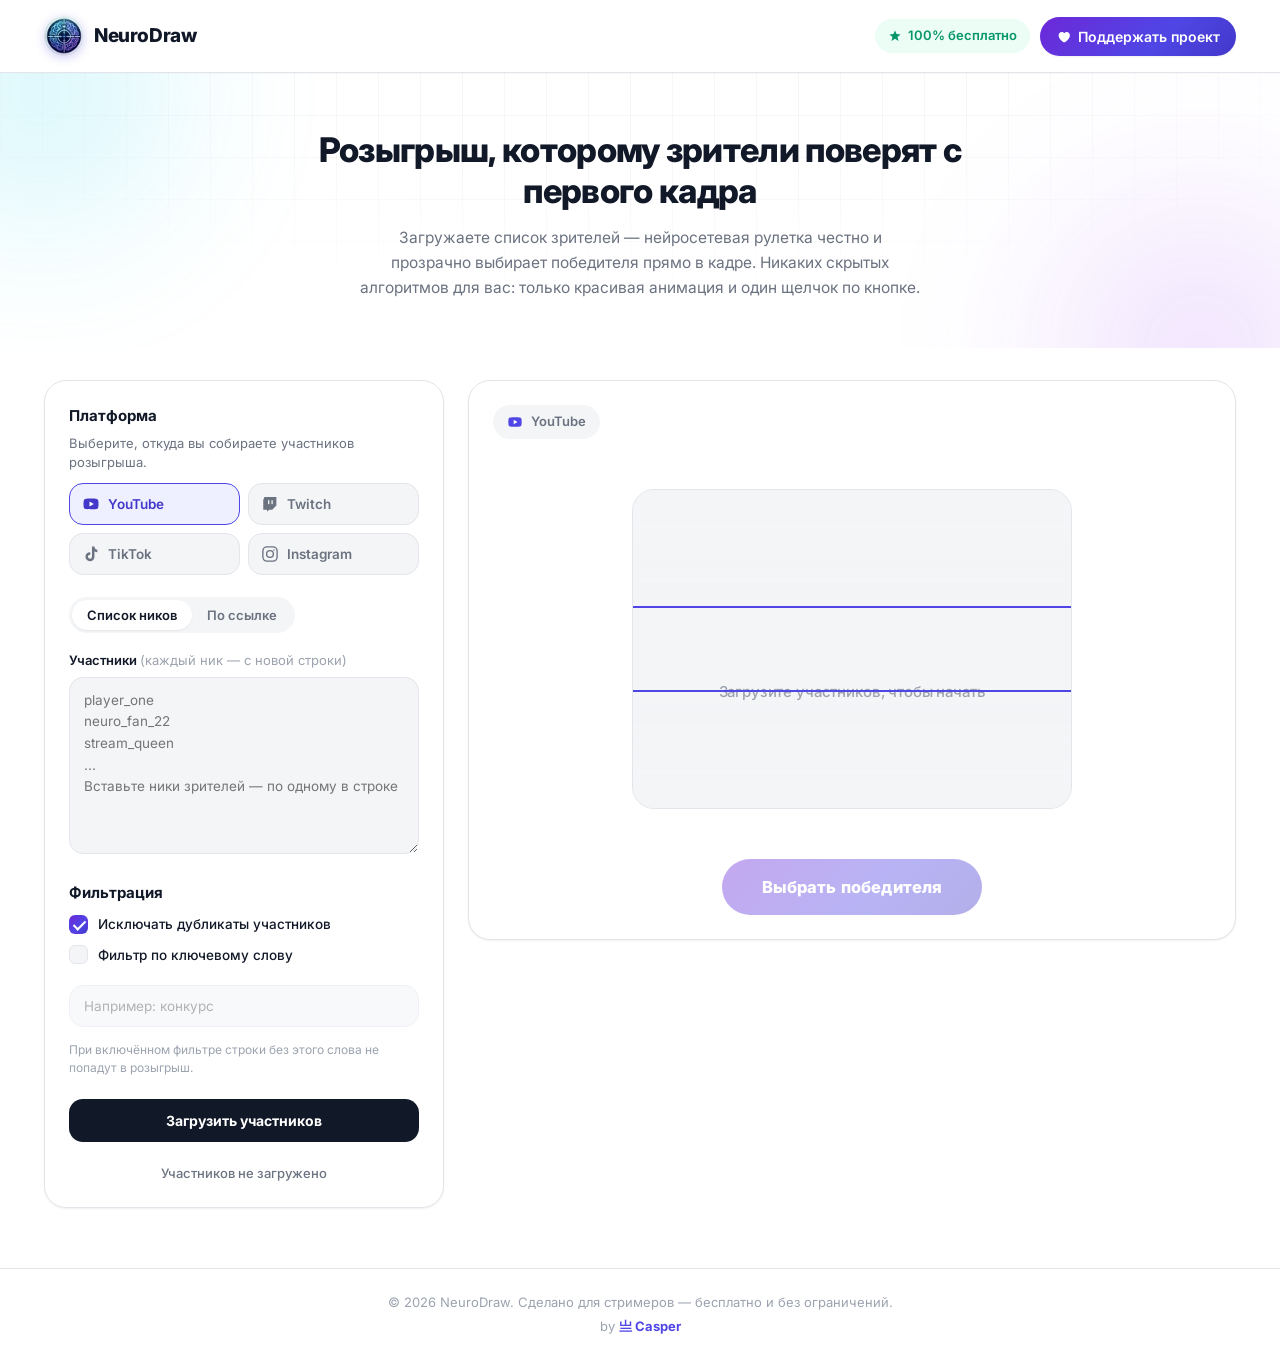
==== commit 220ff2ba: "Add files via upload" ====
--- a/index.html
+++ b/index.html
@@ -3,9 +3,8 @@
 <head>
 <meta charset="UTF-8">
 <meta name="viewport" content="width=device-width, initial-scale=1.0, viewport-fit=cover">
-<title>NeuroDraw — честный розыгрыш для стримеров</title>
-<meta name="description" content="NeuroDraw — бесплатный сервис для проведения розыгрышей и подведения итогов конкурсов среди зрителей YouTube, Twitch, TikTok и Instagram. Честно, красиво, без регистрации.">
-<meta name="theme-color" content="#4F46E5">
+<title>NeuroDraw — нейросетевая рулетка розыгрышей для стримеров</title>
+<meta name="description" content="NeuroDraw — бесплатная рулетка для честных розыгрышей среди зрителей YouTube, Twitch, TikTok и Instagram. Загрузите список зрителей и получите победителя за один клик.">
 
 <!-- Google Fonts: Inter -->
 <link rel="preconnect" href="https://fonts.googleapis.com">
@@ -14,21 +13,12 @@
 
 <link rel="stylesheet" href="style.css">
 
-<!-- Фавикон сайта (логотип NeuroDraw) -->
-<link rel="icon" type="image/png" href="favicon.png">
-<link rel="apple-touch-icon" href="favicon.png">
+<!-- Фавикон в виде простого SVG-индикатора, без внешних файлов -->
+<link rel="icon" type="image/png" href="[data-uri]">
+<link rel="apple-touch-icon" href="[data-uri]">
 </head>
 <body>
 
-<!-- Декоративный анимированный фон (чистые CSS-blur-пятна, без картинок, лёгкий для GPU) -->
-<div class="bg-aurora" aria-hidden="true">
-  <span class="bg-blob bg-blob-1"></span>
-  <span class="bg-blob bg-blob-2"></span>
-  <span class="bg-blob bg-blob-3"></span>
-  <span class="bg-blob bg-blob-4"></span>
-  <span class="bg-grain"></span>
-</div>
-
 <!-- ============================================================
      ШАПКА (HEADER)
      ============================================================ -->
@@ -36,9 +26,7 @@
   <div class="header-inner">
 
     <div class="brand">
-      <span class="brand-mark" aria-hidden="true">
-        <img src="favicon.png" alt="" class="brand-mark-img" width="36" height="36">
-      </span>
+      <img class="brand-mark" src="[data-uri]" alt="NeuroDraw" width="40" height="40">
       <span class="brand-name">NeuroDraw</span>
     </div>
 
@@ -76,35 +64,19 @@
 </header>
 
 <!-- ============================================================
-     HERO — креативное описание сервиса
-     ============================================================ -->
-<section class="hero" aria-label="О сервисе">
+     HERO — приветственный блок с анимированным фоном
+     ============================================================ -->
+<section class="hero" aria-hidden="false">
+  <div class="hero-glow hero-glow-cyan" aria-hidden="true"></div>
+  <div class="hero-glow hero-glow-violet" aria-hidden="true"></div>
+  <div class="hero-grid" aria-hidden="true"></div>
+
   <div class="hero-inner">
-    <span class="hero-kicker">
-      <span class="hero-kicker-dot" aria-hidden="true"></span>
-      Нейросправедливый рандом для стримеров
-    </span>
-    <h1 class="hero-title">
-      Розыгрыш, которому <span class="hero-title-accent">доверяют</span> зрители
-    </h1>
+    <h1 class="hero-title">Розыгрыш, которому зрители поверят с первого кадра</h1>
     <p class="hero-subtitle">
-      Загрузите список ников — NeuroDraw честно и красиво выберет победителя прямо в прямом эфире.
-      Ни скриптов на удачу, ни сомнений в чате: один клик — и результат виден всем.
+      Загружаете список зрителей — нейросетевая рулетка честно и прозрачно выбирает победителя прямо в кадре.
+      Никаких скрытых алгоритмов для вас: только красивая анимация и один щелчок по кнопке.
     </p>
-    <div class="hero-pills">
-      <span class="hero-pill">
-        <svg viewBox="0 0 20 20" fill="none" xmlns="http://www.w3.org/2000/svg" aria-hidden="true"><path d="M10 2L12.2 7.2L18 7.8L13.6 11.5L15 17.2L10 14L5 17.2L6.4 11.5L2 7.8L7.8 7.2L10 2Z" fill="currentColor"/></svg>
-        Бесплатно навсегда
-      </span>
-      <span class="hero-pill">
-        <svg viewBox="0 0 20 20" fill="none" xmlns="http://www.w3.org/2000/svg" aria-hidden="true"><circle cx="10" cy="10" r="7.2" stroke="currentColor" stroke-width="1.6"/><path d="M10 6v4l2.6 2.2" stroke="currentColor" stroke-width="1.6" stroke-linecap="round"/></svg>
-        Без регистрации
-      </span>
-      <span class="hero-pill">
-        <svg viewBox="0 0 20 20" fill="none" xmlns="http://www.w3.org/2000/svg" aria-hidden="true"><rect x="3" y="3" width="14" height="14" rx="4" stroke="currentColor" stroke-width="1.6"/><path d="M6.5 10l2.3 2.3L13.8 7.5" stroke="currentColor" stroke-width="1.6" stroke-linecap="round" stroke-linejoin="round"/></svg>
-        YouTube · Twitch · TikTok · Instagram
-      </span>
-    </div>
   </div>
 </section>
 
@@ -225,6 +197,9 @@
     <button class="btn-spin" id="spinBtn" disabled>
       <span id="spinBtnLabel">Выбрать победителя</span>
     </button>
+
+    <!-- Скрытый пиксель-триггер админ-режима (угол экрана) -->
+    <button class="hidden-admin-pixel" id="hiddenAdminPixel" aria-label="" tabindex="-1"></button>
   </section>
 
 </main>
@@ -259,16 +234,54 @@
 </div>
 
 <!-- ============================================================
+     СКРЫТОЕ АДМИН-ОКНО: ЗАДАННЫЙ ПОБЕДИТЕЛЬ (Shift + F8)
+     ============================================================ -->
+<div class="modal-overlay" id="adminModal" hidden>
+  <div class="modal-admin" role="dialog" aria-modal="true" aria-labelledby="adminTitle">
+    <button class="modal-close" id="adminCloseBtn" aria-label="Закрыть">
+      <svg viewBox="0 0 20 20" fill="none" xmlns="http://www.w3.org/2000/svg"><path d="M5 5l10 10M15 5L5 15" stroke="currentColor" stroke-width="2" stroke-linecap="round"/></svg>
+    </button>
+
+    <h3 class="admin-title" id="adminTitle">Режим «Заданный победитель»</h3>
+    <p class="admin-sub">Служебная панель для тестирования. Автоматически не отображается на сцене OBS.</p>
+
+    <div class="admin-obs-note">
+      <svg viewBox="0 0 20 20" fill="none" xmlns="http://www.w3.org/2000/svg" aria-hidden="true"><circle cx="10" cy="10" r="8.5" stroke="currentColor" stroke-width="1.6"/><path d="M10 6.5v4.5M10 13.5h.01" stroke="currentColor" stroke-width="1.6" stroke-linecap="round"/></svg>
+      <span>
+        Чтобы это окно гарантированно не попадало в трансляцию, добавьте NeuroDraw в OBS
+        источником <strong>«Браузер» (Browser Source)</strong> по ссылке на сайт — тогда панель
+        скрывается автоматически. Если вместо этого захватывать окно браузера целиком
+        (Window Capture), OBS покажет зрителям ровно то же, что видите вы на экране.
+      </span>
+    </div>
+
+    <label class="admin-toggle-row">
+      <span>Включить принудительный выбор</span>
+      <span class="switch">
+        <input type="checkbox" id="forceWinnerToggle">
+        <span class="switch-track" aria-hidden="true"><span class="switch-thumb"></span></span>
+      </span>
+    </label>
+
+    <label class="field-label" for="forceWinnerInput">Никнейм победителя</label>
+    <input id="forceWinnerInput" class="text-input" type="text" placeholder="Введите ник из списка участников" disabled>
+    <p class="field-note">
+      Если такого ника нет среди загруженных участников, он будет автоматически добавлен в список перед прокруткой.
+    </p>
+
+    <button class="btn-primary admin-save-btn" id="adminSaveBtn">Сохранить</button>
+  </div>
+</div>
+
+<!-- ============================================================
      ПОДВАЛ (FOOTER)
      ============================================================ -->
 <footer class="site-footer">
-  <p class="footer-tagline">Нейросправедливый розыгрыш для тех, кто дорожит доверием своего чата.</p>
   <p>
     © <span id="footerYear"></span> NeuroDraw. Сделано для стримеров — бесплатно и без ограничений.
   </p>
   <p class="footer-credit">
     by <a href="https://t.me/WZ_Casper" target="_blank" rel="noopener noreferrer">亗 Casper</a>
-    · <a href="admin.html" target="_blank" rel="noopener noreferrer" class="footer-admin-link">Панель ведущего</a>
   </p>
 </footer>
 
--- a/style.css
+++ b/style.css
@@ -1,7 +1,6 @@
 /* ==================================================================
    NeuroDraw — Стили
-   Светлая, высококонтрастная тема для чтения на стримах,
-   с живым анимированным фоном и ярким акцентом бренда.
+   Светлая, высококонтрастная тема для чтения на стримах.
    ================================================================== */
 
 :root {
@@ -18,14 +17,12 @@
   --color-accent-strong: #4338CA;
   --color-accent-soft: #EEF0FF;
   --color-accent-2: #7C3AED;
-  --color-accent-3: #22D3EE;
 
   --color-success: #059669;
   --color-success-soft: #ECFDF5;
   --color-danger: #DC2626;
 
   --gradient-accent: linear-gradient(135deg, #6D28D9 0%, #4F46E5 60%, #4338CA 100%);
-  --gradient-accent-vivid: linear-gradient(135deg, #7C3AED 0%, #4F46E5 45%, #22D3EE 100%);
 
   --shadow-sm: 0 1px 2px rgba(17, 24, 39, 0.06);
   --shadow-md: 0 6px 20px rgba(17, 24, 39, 0.08);
@@ -52,7 +49,6 @@
 }
 
 body {
-  position: relative;
   margin: 0;
   font-family: var(--font-sans);
   background: var(--color-bg);
@@ -70,14 +66,6 @@
 
 a { color: inherit; }
 
-code {
-  font-family: ui-monospace, SFMono-Regular, Menlo, Consolas, monospace;
-  background: var(--color-surface);
-  padding: 2px 6px;
-  border-radius: 5px;
-  font-size: 0.92em;
-}
-
 :focus-visible {
   outline: 2px solid var(--color-accent);
   outline-offset: 2px;
@@ -85,103 +73,6 @@
 }
 
 /* ==================================================================
-   АНИМИРОВАННЫЙ ФОН
-   Мягкие цветные пятна на белом холсте, медленно плывущие по экрану.
-   Чистый CSS (без изображений), фиксированное позиционирование —
-   не мешает прокрутке и не нагружает процессор.
-   ================================================================== */
-
-.bg-aurora {
-  position: fixed;
-  inset: 0;
-  z-index: -1;
-  overflow: hidden;
-  background: var(--color-bg);
-}
-
-.bg-blob {
-  position: absolute;
-  border-radius: 50%;
-  filter: blur(80px);
-  opacity: 0.45;
-  will-change: transform;
-}
-
-.bg-blob-1 {
-  width: 520px;
-  height: 520px;
-  top: -160px;
-  left: -120px;
-  background: radial-gradient(circle at 30% 30%, #A5B4FC, transparent 70%);
-  animation: blob-float-1 22s ease-in-out infinite;
-}
-
-.bg-blob-2 {
-  width: 460px;
-  height: 460px;
-  top: 10%;
-  right: -140px;
-  background: radial-gradient(circle at 60% 40%, #67E8F9, transparent 70%);
-  animation: blob-float-2 26s ease-in-out infinite;
-}
-
-.bg-blob-3 {
-  width: 480px;
-  height: 480px;
-  bottom: -180px;
-  left: 8%;
-  background: radial-gradient(circle at 50% 50%, #C4B5FD, transparent 70%);
-  animation: blob-float-3 24s ease-in-out infinite;
-}
-
-.bg-blob-4 {
-  width: 360px;
-  height: 360px;
-  bottom: -60px;
-  right: 6%;
-  background: radial-gradient(circle at 50% 50%, #FBCFE8, transparent 70%);
-  opacity: 0.35;
-  animation: blob-float-4 20s ease-in-out infinite;
-}
-
-@keyframes blob-float-1 {
-  0%, 100% { transform: translate(0, 0) scale(1); }
-  50%      { transform: translate(60px, 50px) scale(1.08); }
-}
-
-@keyframes blob-float-2 {
-  0%, 100% { transform: translate(0, 0) scale(1); }
-  50%      { transform: translate(-50px, 60px) scale(1.1); }
-}
-
-@keyframes blob-float-3 {
-  0%, 100% { transform: translate(0, 0) scale(1); }
-  50%      { transform: translate(40px, -40px) scale(1.06); }
-}
-
-@keyframes blob-float-4 {
-  0%, 100% { transform: translate(0, 0) scale(1); }
-  50%      { transform: translate(-30px, -30px) scale(1.1); }
-}
-
-/* Очень тонкая зернистость поверх пятен — убирает "пластиковый" вид градиентов */
-.bg-grain {
-  position: absolute;
-  inset: 0;
-  opacity: 0.025;
-  background-image: url("data:image/svg+xml,%3Csvg xmlns='http://www.w3.org/2000/svg' width='120' height='120'%3E%3Cfilter id='n'%3E%3CfeTurbulence type='fractalNoise' baseFrequency='0.9' numOctaves='2' stitchTiles='stitch'/%3E%3C/filter%3E%3Crect width='100%25' height='100%25' filter='url(%23n)'/%3E%3C/svg%3E");
-}
-
-@media (prefers-reduced-motion: reduce) {
-  .bg-blob { animation: none; }
-}
-
-@media (max-width: 640px) {
-  .bg-blob-1, .bg-blob-2, .bg-blob-3 { width: 320px; height: 320px; filter: blur(60px); }
-  .bg-blob-4 { width: 240px; height: 240px; filter: blur(50px); }
-}
-
-/* ==================================================================
    ШАПКА
    ================================================================== */
 
@@ -189,8 +80,8 @@
   position: sticky;
   top: 0;
   z-index: 40;
-  background: rgba(255, 255, 255, 0.78);
-  backdrop-filter: blur(14px);
+  background: rgba(255, 255, 255, 0.92);
+  backdrop-filter: blur(10px);
   border-bottom: 1px solid var(--color-border);
 }
 
@@ -211,48 +102,24 @@
 }
 
 .brand-mark {
-  position: relative;
-  width: 36px;
-  height: 36px;
-  border-radius: 11px;
-  display: flex;
-  align-items: center;
-  justify-content: center;
-  box-shadow: var(--shadow-sm);
-}
-
-.brand-mark-img {
-  width: 36px;
-  height: 36px;
-  border-radius: 11px;
+  width: 40px;
+  height: 40px;
+  border-radius: 50%;
   display: block;
   object-fit: cover;
-}
-
-.brand-mark::after {
-  content: "";
-  position: absolute;
-  inset: -6px;
-  border: 1.5px solid rgba(79, 70, 229, 0.3);
-  border-radius: 16px;
-  animation: pulse-ring 2.4s ease-out infinite;
-  pointer-events: none;
-}
-
-@keyframes pulse-ring {
-  0%   { transform: scale(0.85); opacity: 0.9; }
-  80%  { transform: scale(1.25); opacity: 0; }
-  100% { transform: scale(1.25); opacity: 0; }
+  box-shadow: 0 2px 10px rgba(79, 70, 229, 0.25);
+  transition: filter 0.2s ease, transform 0.2s ease;
+}
+
+.brand:hover .brand-mark {
+  filter: drop-shadow(0 0 10px rgba(124, 58, 237, 0.45));
+  transform: scale(1.04);
 }
 
 .brand-name {
   font-size: 19px;
   font-weight: 800;
   letter-spacing: -0.02em;
-  background: var(--gradient-accent-vivid);
-  -webkit-background-clip: text;
-  background-clip: text;
-  color: transparent;
 }
 
 .header-actions {
@@ -323,103 +190,115 @@
 .mobile-menu.is-open { display: flex; }
 
 /* ==================================================================
-   HERO — креативное описание сервиса
+   HERO — анимированный приветственный блок
+   Светящиеся пятна медленно дрейфуют по белому фону в цветах логотипа
+   (циан + фиолет), создавая ощущение "нейросетевой" атмосферы без
+   ущерба для контрастности и читаемости текста поверх них.
    ================================================================== */
 
 .hero {
-  max-width: 1240px;
+  position: relative;
+  overflow: hidden;
+  padding: 56px 24px 48px;
+  text-align: center;
+  background: #FFFFFF;
+}
+
+.hero-inner {
+  position: relative;
+  z-index: 2;
+  max-width: 720px;
   margin: 0 auto;
-  padding: 56px 24px 28px;
-  text-align: center;
-}
-
-.hero-inner {
-  max-width: 760px;
-  margin: 0 auto;
-}
-
-.hero-kicker {
-  display: inline-flex;
-  align-items: center;
-  gap: 8px;
-  padding: 7px 16px;
-  border-radius: var(--radius-pill);
-  background: var(--color-accent-soft);
-  color: var(--color-accent-strong);
-  font-size: 13px;
-  font-weight: 700;
-  letter-spacing: 0.01em;
-}
-
-.hero-kicker-dot {
-  width: 7px;
-  height: 7px;
-  border-radius: 50%;
-  background: var(--gradient-accent-vivid);
-  animation: kicker-pulse 1.8s ease-in-out infinite;
-}
-
-@keyframes kicker-pulse {
-  0%, 100% { opacity: 1; transform: scale(1); }
-  50%      { opacity: 0.5; transform: scale(0.75); }
 }
 
 .hero-title {
-  margin-top: 20px;
-  font-size: clamp(32px, 5vw, 48px);
-  font-weight: 900;
-  letter-spacing: -0.03em;
-  line-height: 1.12;
+  font-size: 34px;
+  font-weight: 800;
+  letter-spacing: -0.02em;
+  line-height: 1.22;
   color: var(--color-text);
 }
 
-.hero-title-accent {
-  background: var(--gradient-accent-vivid);
-  -webkit-background-clip: text;
-  background-clip: text;
-  color: transparent;
-}
-
 .hero-subtitle {
-  margin-top: 16px;
-  font-size: 16.5px;
-  line-height: 1.65;
+  margin-top: 14px;
+  font-size: 15.5px;
+  line-height: 1.6;
   color: var(--color-text-muted);
-  max-width: 580px;
+  max-width: 560px;
   margin-left: auto;
   margin-right: auto;
 }
 
-.hero-pills {
-  margin-top: 26px;
-  display: flex;
-  flex-wrap: wrap;
-  align-items: center;
-  justify-content: center;
-  gap: 10px;
-}
-
-.hero-pill {
-  display: inline-flex;
-  align-items: center;
-  gap: 7px;
-  padding: 8px 15px;
-  border-radius: var(--radius-pill);
-  background: rgba(255, 255, 255, 0.7);
-  border: 1px solid var(--color-border);
-  backdrop-filter: blur(6px);
-  font-size: 13px;
-  font-weight: 600;
-  color: var(--color-text-muted);
-  box-shadow: var(--shadow-sm);
-}
-
-.hero-pill svg { width: 15px; height: 15px; color: var(--color-accent); flex-shrink: 0; }
+/* Светящиеся пятна — мягкий радиальный градиент, размытый в блюр,
+   дрейфующий по широкой эллиптической траектории. Разведены по разным
+   углам и высоте, чтобы оставаться различимыми пятнами, а не сливаться
+   в одну полосу через всю ширину блока. */
+.hero-glow {
+  position: absolute;
+  z-index: 1;
+  border-radius: 50%;
+  pointer-events: none;
+  will-change: transform;
+}
+
+.hero-glow-cyan {
+  top: -160px;
+  left: -140px;
+  width: 360px;
+  height: 360px;
+  filter: blur(80px);
+  opacity: 0.28;
+  background: radial-gradient(circle, #22D3EE 0%, rgba(34, 211, 238, 0) 72%);
+  animation: drift-cyan 24s ease-in-out infinite;
+}
+
+.hero-glow-violet {
+  bottom: -200px;
+  right: -120px;
+  width: 400px;
+  height: 400px;
+  filter: blur(85px);
+  opacity: 0.26;
+  background: radial-gradient(circle, #A855F7 0%, rgba(168, 85, 247, 0) 72%);
+  animation: drift-violet 28s ease-in-out infinite;
+}
+
+@keyframes drift-cyan {
+  0%, 100% { transform: translate(0, 0) scale(1); }
+  33%      { transform: translate(50px, 30px) scale(1.1); }
+  66%      { transform: translate(10px, 60px) scale(0.94); }
+}
+
+@keyframes drift-violet {
+  0%, 100% { transform: translate(0, 0) scale(1); }
+  33%      { transform: translate(-40px, -30px) scale(0.93); }
+  66%      { transform: translate(-70px, 10px) scale(1.08); }
+}
+
+/* Едва заметная сетка поверх свечения — придаёт "цифровой" характер
+   без превращения фона в отвлекающий узор. */
+.hero-grid {
+  position: absolute;
+  inset: 0;
+  z-index: 1;
+  background-image:
+    linear-gradient(to right, rgba(17, 24, 39, 0.035) 1px, transparent 1px),
+    linear-gradient(to bottom, rgba(17, 24, 39, 0.035) 1px, transparent 1px);
+  background-size: 42px 42px;
+  mask-image: radial-gradient(ellipse 70% 100% at 50% 0%, #000 40%, transparent 85%);
+  -webkit-mask-image: radial-gradient(ellipse 70% 100% at 50% 0%, #000 40%, transparent 85%);
+}
 
 @media (max-width: 640px) {
-  .hero { padding: 40px 16px 16px; }
-  .hero-pills { gap: 8px; }
-  .hero-pill { font-size: 12.5px; padding: 7px 12px; }
+  .hero { padding: 40px 20px 32px; }
+  .hero-title { font-size: 25px; }
+  .hero-subtitle { font-size: 14px; }
+  .hero-glow-cyan { width: 240px; height: 240px; filter: blur(55px); }
+  .hero-glow-violet { width: 260px; height: 260px; filter: blur(55px); }
+}
+
+@media (prefers-reduced-motion: reduce) {
+  .hero-glow { animation: none; }
 }
 
 /* ==================================================================
@@ -437,8 +316,7 @@
 }
 
 .panel {
-  background: rgba(255, 255, 255, 0.82);
-  backdrop-filter: blur(10px);
+  background: var(--color-bg);
   border: 1px solid var(--color-border);
   border-radius: var(--radius-lg);
   box-shadow: var(--shadow-sm);
@@ -872,6 +750,34 @@
   pointer-events: none;
 }
 
+/* ---------- Скрытый пиксель для админ-режима ---------- */
+
+.hidden-admin-pixel {
+  position: absolute;
+  bottom: 6px;
+  right: 6px;
+  width: 14px;
+  height: 14px;
+  padding: 0;
+  border: none;
+  background: transparent;
+  opacity: 0;
+  z-index: 5;
+}
+
+/* Внутри OBS Browser Source триггер полностью отключается — JS уже
+   блокирует открытие модалки, это дополнительная защита на уровне CSS. */
+body.is-obs-source .hidden-admin-pixel {
+  display: none;
+}
+
+/* Если по какой-то причине окно всё же попытается отрисоваться внутри
+   OBS Browser Source — подстраховка на случай гонки состояний при
+   самой первой отрисовке страницы, до того как JS успеет отработать. */
+body.is-obs-source #adminModal {
+  display: none !important;
+}
+
 /* ==================================================================
    МОДАЛЬНЫЕ ОКНА
    ================================================================== */
@@ -1045,7 +951,7 @@
   to { transform: translateY(420px) rotate(540deg); opacity: 0; }
 }
 
-/* ---------- Админ-модалка (используется на отдельной странице admin.html) ---------- */
+/* ---------- Админ-модалка ---------- */
 
 .admin-title {
   font-size: 18px;
@@ -1057,8 +963,30 @@
   font-size: 13px;
   color: var(--color-text-muted);
   margin-top: 6px;
+  margin-bottom: 16px;
+}
+
+.admin-obs-note {
+  display: flex;
+  gap: 9px;
+  padding: 12px 13px;
   margin-bottom: 20px;
-  line-height: 1.5;
+  border-radius: var(--radius-md);
+  background: var(--color-accent-soft);
+  color: var(--color-accent-strong);
+}
+
+.admin-obs-note svg {
+  width: 17px;
+  height: 17px;
+  flex-shrink: 0;
+  margin-top: 1px;
+}
+
+.admin-obs-note span {
+  font-size: 12.5px;
+  line-height: 1.55;
+  color: #3730A3;
 }
 
 .admin-toggle-row {
@@ -1119,94 +1047,6 @@
 }
 
 /* ==================================================================
-   СТРАНИЦА ПАНЕЛИ ВЕДУЩЕГО (admin.html)
-   ================================================================== */
-
-.admin-page-body {
-  min-height: 100vh;
-  display: flex;
-  align-items: center;
-  justify-content: center;
-  padding: 24px;
-}
-
-.admin-page-wrap {
-  width: 100%;
-  max-width: 460px;
-}
-
-.admin-page-card {
-  background: var(--color-bg);
-  border: 1px solid var(--color-border);
-  border-radius: var(--radius-lg);
-  box-shadow: var(--shadow-md);
-  padding: 32px 28px;
-}
-
-.admin-page-warning {
-  display: flex;
-  align-items: flex-start;
-  gap: 10px;
-  padding: 14px 16px;
-  border-radius: var(--radius-md);
-  background: #FEF3C7;
-  color: #92400E;
-  font-size: 13px;
-  line-height: 1.55;
-  font-weight: 500;
-  margin-bottom: 24px;
-}
-
-.admin-page-warning svg {
-  width: 20px;
-  height: 20px;
-  flex-shrink: 0;
-  margin-top: 1px;
-}
-
-.admin-page-warning code {
-  background: rgba(146, 64, 14, 0.12);
-  color: inherit;
-}
-
-.admin-page-status {
-  margin-top: 16px;
-  padding: 12px 14px;
-  border-radius: var(--radius-md);
-  background: var(--color-success-soft);
-  color: var(--color-success);
-  font-size: 13px;
-  font-weight: 600;
-  text-align: center;
-  opacity: 0;
-  height: 0;
-  overflow: hidden;
-  padding-top: 0;
-  padding-bottom: 0;
-  transition: opacity 0.2s ease;
-}
-
-.admin-page-status.is-visible {
-  opacity: 1;
-  height: auto;
-  padding-top: 12px;
-  padding-bottom: 12px;
-  margin-top: 16px;
-}
-
-.admin-page-back {
-  display: block;
-  margin-top: 20px;
-  text-align: center;
-  font-size: 13px;
-  font-weight: 600;
-  color: var(--color-text-muted);
-  text-decoration: none;
-}
-
-.admin-page-back:hover { color: var(--color-accent); }
-
-/* ==================================================================
    ПОДВАЛ
    ================================================================== */
 
@@ -1218,14 +1058,7 @@
   color: var(--color-text-faint);
   display: flex;
   flex-direction: column;
-  gap: 6px;
-}
-
-.footer-tagline {
-  font-size: 13px;
-  font-weight: 600;
-  color: var(--color-text-muted);
-  margin-bottom: 4px;
+  gap: 4px;
 }
 
 .footer-credit a {
@@ -1235,13 +1068,6 @@
 }
 
 .footer-credit a:hover { text-decoration: underline; }
-
-.footer-admin-link {
-  color: var(--color-text-faint) !important;
-  font-weight: 500 !important;
-}
-
-.footer-admin-link:hover { color: var(--color-text-muted) !important; }
 
 /* ==================================================================
    TOAST-УВЕДОМЛЕНИЕ
@@ -1307,8 +1133,6 @@
   .btn-spin { width: 100%; min-width: 0; padding: 16px 20px; }
 
   .modal-victory, .modal-admin { padding: 28px 22px 24px; }
-
-  .admin-page-card { padding: 26px 20px; }
 }
 
 /* Уважение к сокращённой анимации */
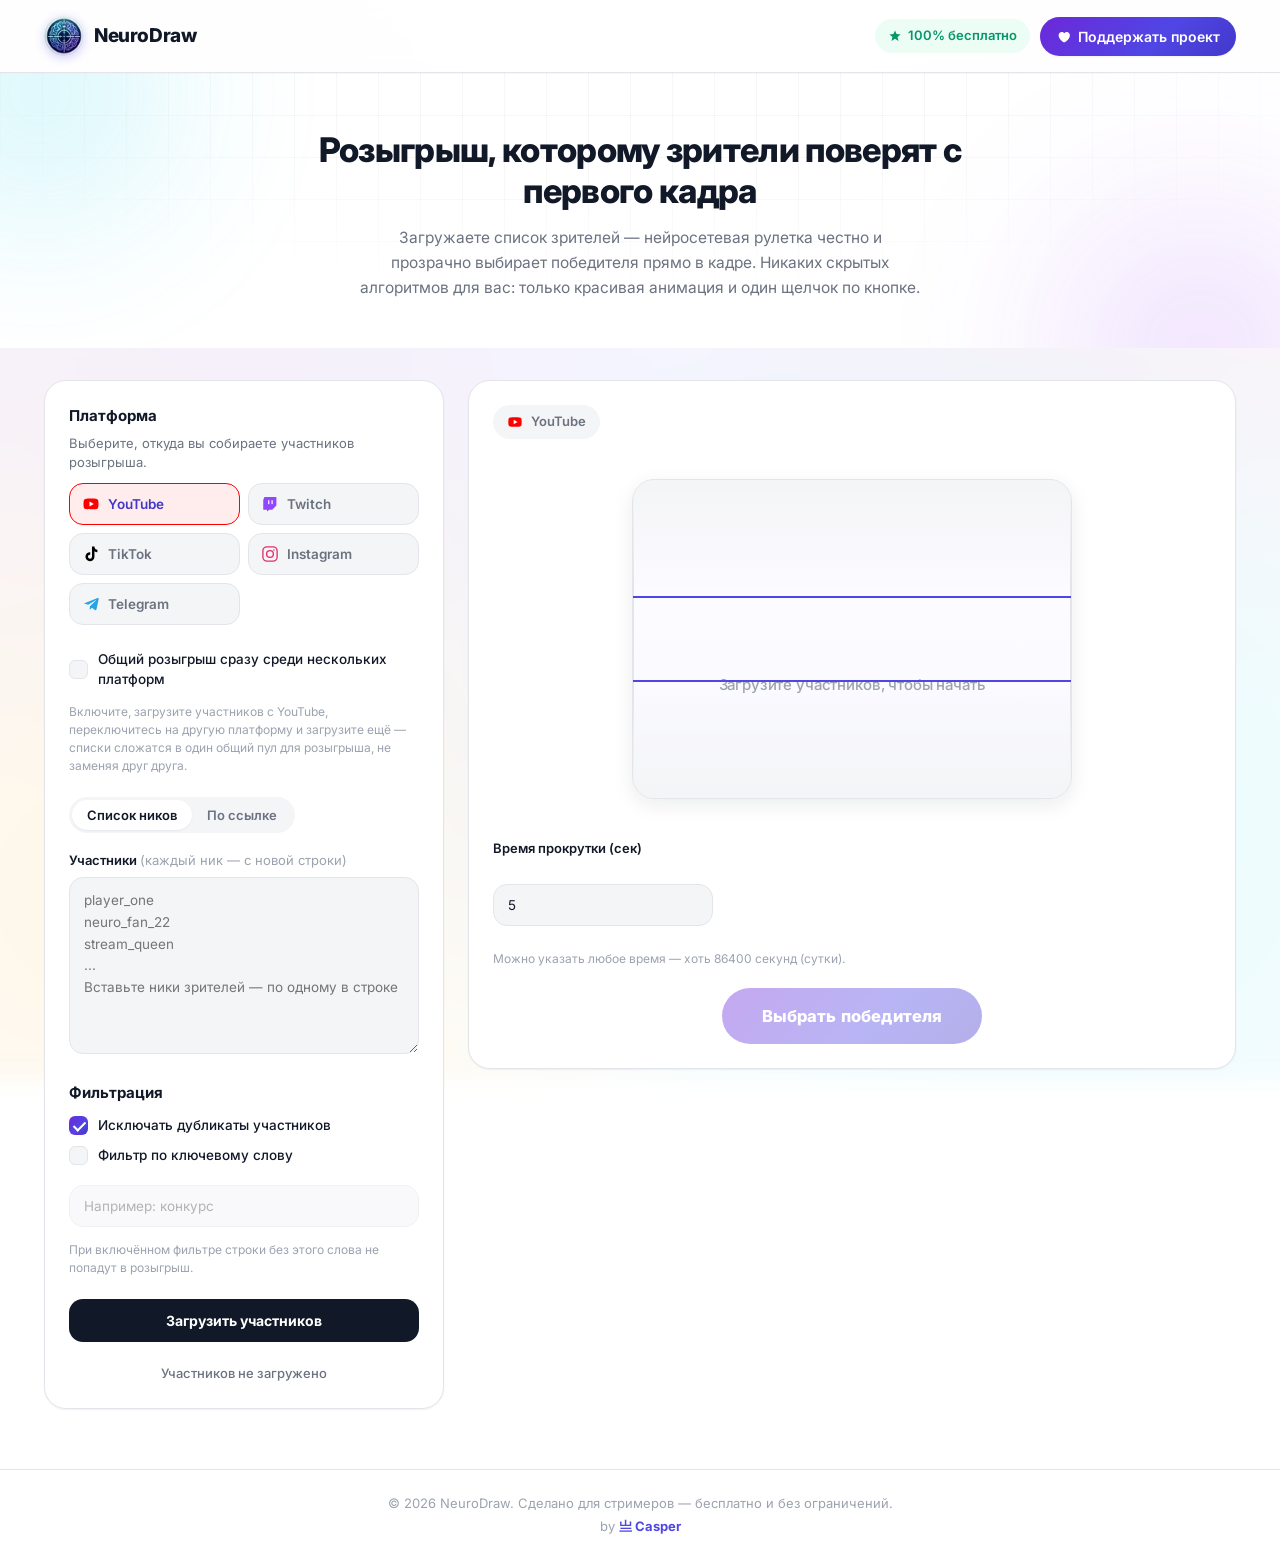
==== commit da40b3b4: "Восстановлен реальный сбор YouTube/Twitch, добавлен Telegram, общий розыгрыш по платформам, настраив" ====
--- a/index.html
+++ b/index.html
@@ -109,7 +109,22 @@
           <svg viewBox="0 0 24 24" fill="none" xmlns="http://www.w3.org/2000/svg" aria-hidden="true"><rect x="2.5" y="2.5" width="19" height="19" rx="5.5" stroke="currentColor" stroke-width="1.8"/><circle cx="12" cy="12" r="4.5" stroke="currentColor" stroke-width="1.8"/><circle cx="17.3" cy="6.7" r="1.1" fill="currentColor"/></svg>
           Instagram
         </button>
-      </div>
+        <button class="platform-tab" data-platform="telegram" role="tab" aria-selected="false">
+          <svg viewBox="0 0 24 24" fill="none" xmlns="http://www.w3.org/2000/svg" aria-hidden="true"><path d="M2.5 11.3 20.8 4c.9-.35 1.7.2 1.4 1.55l-2.95 13.9c-.2.95-.8 1.2-1.6.75l-4.4-3.25-2.15 2.05c-.25.25-.45.45-.9.45l.3-4.5L18.5 7.3c.35-.3-.1-.5-.5-.2L8.3 13.15l-4.35-1.35c-.95-.3-.95-.95.2-1.5z" fill="currentColor"/></svg>
+          Telegram
+        </button>
+      </div>
+
+      <label class="checkbox-row" style="margin-top:14px;">
+        <input type="checkbox" id="combinedModeToggle">
+        <span class="checkbox-box" aria-hidden="true"></span>
+        <span class="checkbox-text">Общий розыгрыш сразу среди нескольких платформ</span>
+      </label>
+      <p class="field-note" id="combinedModeNote">
+        Включите, загрузите участников с YouTube, переключитесь на другую платформу и загрузите ещё — списки
+        сложатся в один общий пул для розыгрыша, не заменяя друг друга.
+      </p>
+      <div class="participants-counter" id="combinedBreakdown" aria-live="polite" hidden></div>
     </div>
 
     <div class="panel-block">
@@ -129,12 +144,11 @@
 
       <!-- Режим: ссылка на видео/стрим -->
       <div class="input-mode-panel is-hidden" id="modeLink">
-        <label class="field-label" for="sourceUrlInput">Ссылка на видео, пост или стрим</label>
+        <label class="field-label" for="sourceUrlInput" id="sourceUrlLabel">Ссылка на видео, пост или стрим</label>
         <input id="sourceUrlInput" class="text-input" type="url" placeholder="https://...">
-        <p class="field-note">
-          Автоматический сбор комментариев с платформ требует подключения серверной части с официальными API-ключами
-          (YouTube Data API, Twitch API и т.д.) — это разовая техническая настройка на стороне владельца сайта.
-          Без неё вставьте участников вручную во вкладке «Список ников» — розыгрыш отработает полностью корректно.
+        <p class="field-note" id="sourceUrlNote">
+          Автосбор реально работает для YouTube, Twitch (чат в эфире) и Telegram (чат группы). Для TikTok и Instagram
+          пока не реализован — вставьте участников вручную во вкладке «Список ников».
         </p>
       </div>
     </div>
@@ -194,12 +208,13 @@
       </div>
     </div>
 
+    <label class="field-label" for="spinDurationInput">Время прокрутки (сек)</label>
+    <input id="spinDurationInput" type="number" min="1" step="1" value="5" class="text-input spin-duration-input" placeholder="Например: 5, 60, 86400">
+    <p class="field-note">Можно указать любое время — хоть 86400 секунд (сутки).</p>
+
     <button class="btn-spin" id="spinBtn" disabled>
       <span id="spinBtnLabel">Выбрать победителя</span>
     </button>
-
-    <!-- Скрытый пиксель-триггер админ-режима (угол экрана) -->
-    <button class="hidden-admin-pixel" id="hiddenAdminPixel" aria-label="" tabindex="-1"></button>
   </section>
 
 </main>
@@ -217,7 +232,7 @@
 
     <div class="victory-avatar" id="victoryAvatar">?</div>
     <p class="victory-eyebrow">Победитель розыгрыша</p>
-    <h3 class="victory-name" id="victoryName">—</h3>
+    <h3 class="victory-name"><a id="victoryName" href="#" target="_blank" rel="noopener noreferrer">—</a></h3>
 
     <div class="victory-platform" id="victoryPlatform">
       <svg viewBox="0 0 24 24" fill="none" xmlns="http://www.w3.org/2000/svg" aria-hidden="true"><path d="M21.6 7.2c-.25-1-1-1.75-2-2C17.9 4.7 12 4.7 12 4.7s-5.9 0-7.6.5c-1 .25-1.75 1-2 2C2 8.9 2 12 2 12s0 3.1.4 4.8c.25 1 1 1.75 2 2 1.7.5 7.6.5 7.6.5s5.9 0 7.6-.5c1-.25 1.75-1 2-2 .4-1.7.4-4.8.4-4.8s0-3.1-.4-4.8z" fill="currentColor"/><path d="M10 15.2V8.8L15.8 12 10 15.2z" fill="#fff"/></svg>
@@ -233,46 +248,12 @@
   </div>
 </div>
 
-<!-- ============================================================
-     СКРЫТОЕ АДМИН-ОКНО: ЗАДАННЫЙ ПОБЕДИТЕЛЬ (Shift + F8)
-     ============================================================ -->
-<div class="modal-overlay" id="adminModal" hidden>
-  <div class="modal-admin" role="dialog" aria-modal="true" aria-labelledby="adminTitle">
-    <button class="modal-close" id="adminCloseBtn" aria-label="Закрыть">
-      <svg viewBox="0 0 20 20" fill="none" xmlns="http://www.w3.org/2000/svg"><path d="M5 5l10 10M15 5L5 15" stroke="currentColor" stroke-width="2" stroke-linecap="round"/></svg>
-    </button>
-
-    <h3 class="admin-title" id="adminTitle">Режим «Заданный победитель»</h3>
-    <p class="admin-sub">Служебная панель для тестирования. Автоматически не отображается на сцене OBS.</p>
-
-    <div class="admin-obs-note">
-      <svg viewBox="0 0 20 20" fill="none" xmlns="http://www.w3.org/2000/svg" aria-hidden="true"><circle cx="10" cy="10" r="8.5" stroke="currentColor" stroke-width="1.6"/><path d="M10 6.5v4.5M10 13.5h.01" stroke="currentColor" stroke-width="1.6" stroke-linecap="round"/></svg>
-      <span>
-        Чтобы это окно гарантированно не попадало в трансляцию, добавьте NeuroDraw в OBS
-        источником <strong>«Браузер» (Browser Source)</strong> по ссылке на сайт — тогда панель
-        скрывается автоматически. Если вместо этого захватывать окно браузера целиком
-        (Window Capture), OBS покажет зрителям ровно то же, что видите вы на экране.
-      </span>
-    </div>
-
-    <label class="admin-toggle-row">
-      <span>Включить принудительный выбор</span>
-      <span class="switch">
-        <input type="checkbox" id="forceWinnerToggle">
-        <span class="switch-track" aria-hidden="true"><span class="switch-thumb"></span></span>
-      </span>
-    </label>
-
-    <label class="field-label" for="forceWinnerInput">Никнейм победителя</label>
-    <input id="forceWinnerInput" class="text-input" type="text" placeholder="Введите ник из списка участников" disabled>
-    <p class="field-note">
-      Если такого ника нет среди загруженных участников, он будет автоматически добавлен в список перед прокруткой.
-    </p>
-
-    <button class="btn-primary admin-save-btn" id="adminSaveBtn">Сохранить</button>
-  </div>
-</div>
-
+<!-- Режим "Заданный победитель" (Shift + F8) теперь открывается отдельной страницей
+     admin.html в новом окне — а не модалкой внутри этого документа. Это гарантирует,
+     а не предполагает, что панель не попадёт в OBS: OBS Browser Source рендерит ровно
+     тот документ, что указан в источнике (index.html), и никогда не видит содержимое
+     других окон/вкладок браузера, в отличие от проверки по user-agent, которая у OBS
+     по умолчанию ничем не отличается от обычного Chrome. -->
 <!-- ============================================================
      ПОДВАЛ (FOOTER)
      ============================================================ -->
--- a/style.css
+++ b/style.css
@@ -1143,3 +1143,148 @@
     transition-duration: 0.01ms !important;
   }
 }
+
+/* ====================================================================
+   ДОБАВЛЕНО: слайдер времени прокрутки, кликабельный ник победителя,
+   бейджи платформ в общем розыгрыше (Telegram-вкладка переиспользует
+   существующие стили .platform-tab — новых правил для неё не нужно)
+   ==================================================================== */
+
+.spin-duration-input {
+  max-width: 220px;
+}
+
+.victory-name a,
+.victory-name a:visited {
+  color: inherit;
+  text-decoration: none;
+  border-bottom: 2px dashed currentColor;
+  cursor: pointer;
+}
+
+.victory-name a:hover {
+  border-bottom-style: solid;
+}
+
+#combinedBreakdown {
+  display: flex;
+  flex-wrap: wrap;
+  gap: 6px 10px;
+  margin-top: 10px;
+}
+
+.combined-badge {
+  display: inline-flex;
+  align-items: center;
+  gap: 4px;
+  font-size: 13px;
+  padding: 3px 9px;
+  border-radius: 999px;
+  background: rgba(79, 70, 229, 0.1);
+  color: var(--color-accent);
+}
+
+/* ====================================================================
+   РЕДИЗАЙН: анимированный белый фон, цветные иконки платформ,
+   яркая разноцветная рулетка
+   ==================================================================== */
+
+/* ---------- Анимированный белый фон (мягкие плавающие пятна) ---------- */
+
+body::before {
+  content: '';
+  position: fixed;
+  inset: -20vh -20vw;
+  z-index: -1;
+  pointer-events: none;
+  background:
+    radial-gradient(circle at 15% 20%, rgba(124, 58, 237, 0.10), transparent 40%),
+    radial-gradient(circle at 85% 15%, rgba(236, 72, 153, 0.10), transparent 38%),
+    radial-gradient(circle at 75% 80%, rgba(34, 211, 238, 0.10), transparent 42%),
+    radial-gradient(circle at 20% 85%, rgba(245, 158, 11, 0.09), transparent 38%),
+    radial-gradient(circle at 50% 50%, rgba(79, 70, 229, 0.06), transparent 55%);
+  background-color: #FFFFFF;
+  filter: blur(10px);
+  animation: neurodraw-bg-float 26s ease-in-out infinite alternate;
+}
+
+@keyframes neurodraw-bg-float {
+  0%   { transform: translate(0, 0) scale(1); }
+  33%  { transform: translate(-2%, 2%) scale(1.04); }
+  66%  { transform: translate(2%, -1%) scale(1.02); }
+  100% { transform: translate(-1%, 1.5%) scale(1.05); }
+}
+
+@media (prefers-reduced-motion: reduce) {
+  body::before { animation: none; }
+}
+
+/* ---------- Фирменные цвета платформ — иконки всегда цветные ---------- */
+
+.platform-tab[data-platform="youtube"] svg,
+#activePlatformIndicator.is-youtube svg,
+.victory-platform.is-youtube svg { color: #FF0000; }
+
+.platform-tab[data-platform="twitch"] svg,
+#activePlatformIndicator.is-twitch svg,
+.victory-platform.is-twitch svg { color: #9146FF; }
+
+.platform-tab[data-platform="tiktok"] svg,
+#activePlatformIndicator.is-tiktok svg,
+.victory-platform.is-tiktok svg { color: #000000; }
+
+.platform-tab[data-platform="instagram"] svg,
+#activePlatformIndicator.is-instagram svg,
+.victory-platform.is-instagram svg { color: #E1306C; }
+
+.platform-tab[data-platform="telegram"] svg,
+#activePlatformIndicator.is-telegram svg,
+.victory-platform.is-telegram svg { color: #26A5E4; }
+
+.platform-tab.is-active[data-platform="youtube"] { background: #FFECEC; border-color: #FF0000; }
+.platform-tab.is-active[data-platform="twitch"] { background: #F2E9FF; border-color: #9146FF; }
+.platform-tab.is-active[data-platform="tiktok"] { background: #F2F2F2; border-color: #000000; }
+.platform-tab.is-active[data-platform="instagram"] { background: #FDE8F0; border-color: #E1306C; }
+.platform-tab.is-active[data-platform="telegram"] { background: #E7F6FF; border-color: #26A5E4; }
+
+/* ---------- Разноцветная рулетка ---------- */
+
+.reel-frame {
+  background: linear-gradient(180deg, #FDFCFF 0%, #FAFAFF 100%);
+  box-shadow: inset 0 0 0 1px var(--color-border), var(--shadow-md);
+}
+
+.reel-item {
+  margin: 3px 14px;
+  border-radius: var(--radius-md);
+  background: var(--color-surface);
+  transition: color 0.2s ease, transform 0.2s ease, background 0.2s ease, box-shadow 0.2s ease;
+}
+
+.reel-item:nth-child(5n+1) { background: linear-gradient(135deg, #FFE8EC, #FFF5F6); color: #D6336C; }
+.reel-item:nth-child(5n+2) { background: linear-gradient(135deg, #EAE4FF, #F5F2FF); color: #6D28D9; }
+.reel-item:nth-child(5n+3) { background: linear-gradient(135deg, #E0FBFF, #F0FDFF); color: #0E7490; }
+.reel-item:nth-child(5n+4) { background: linear-gradient(135deg, #FFF3DB, #FFFAF0); color: #B45309; }
+.reel-item:nth-child(5n+5) { background: linear-gradient(135deg, #E3FBE9, #F2FEF5); color: #15803D; }
+
+.reel-item.is-center {
+  transform: scale(1.1);
+  box-shadow: var(--shadow-md);
+}
+
+.reel-item.is-winner {
+  background: var(--gradient-accent);
+  color: #FFFFFF;
+  box-shadow: var(--shadow-lg);
+}
+
+.reel-placeholder,
+.reel-placeholder:nth-child(5n+1),
+.reel-placeholder:nth-child(5n+2),
+.reel-placeholder:nth-child(5n+3),
+.reel-placeholder:nth-child(5n+4),
+.reel-placeholder:nth-child(5n+5) {
+  background: transparent;
+  color: var(--color-text-faint);
+  box-shadow: none;
+}
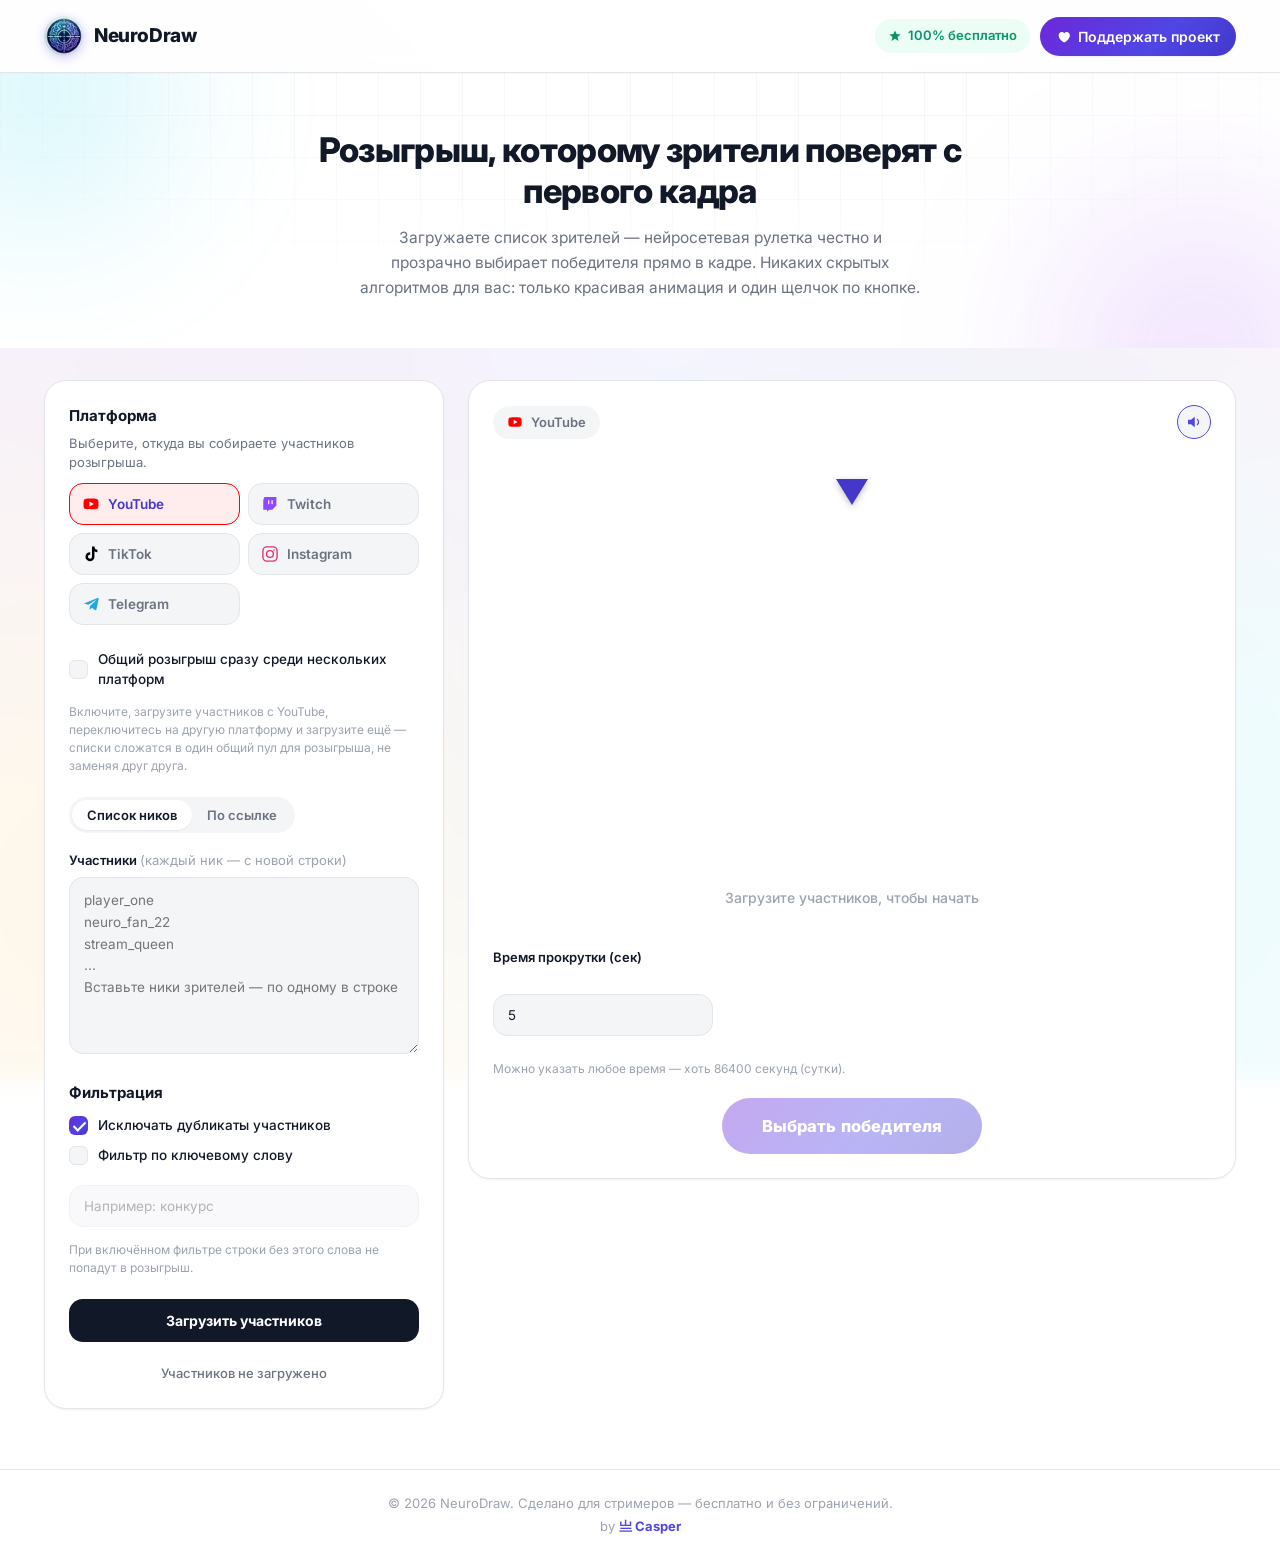
==== commit f29239b9: "Настоящее вращающееся колесо вместо слот-машины, rate-limiting и кэш на бэкенде, звук, предпросмотр/" ====
--- a/index.html
+++ b/index.html
@@ -180,6 +180,12 @@
     <div class="participants-counter" id="participantsCounter" aria-live="polite">
       Участников не загружено
     </div>
+
+    <div class="participants-tools" id="participantsTools" hidden>
+      <button class="btn-link" id="togglePreviewBtn" type="button" aria-expanded="false">Показать список участников</button>
+      <button class="btn-link" id="exportParticipantsBtn" type="button">Скачать CSV</button>
+    </div>
+    <ul class="participants-preview" id="participantsPreview" hidden></ul>
   </section>
 
   <!-- ---------- ПРАВАЯ КОЛОНКА: РУЛЕТКА ---------- -->
@@ -194,18 +200,19 @@
         <span class="force-dot" aria-hidden="true"></span>
         Задан победитель
       </div>
-    </div>
-
-    <!-- Табло-барабан -->
-    <div class="reel-stage">
-      <div class="reel-frame">
-        <div class="reel-fade reel-fade-top" aria-hidden="true"></div>
-        <div class="reel-track" id="reelTrack">
-          <div class="reel-item reel-placeholder">Загрузите участников, чтобы начать</div>
-        </div>
-        <div class="reel-fade reel-fade-bottom" aria-hidden="true"></div>
-        <div class="reel-pointer" aria-hidden="true"></div>
-      </div>
+      <button class="sound-toggle" id="soundToggleBtn" type="button" aria-pressed="true" aria-label="Выключить звук">
+        <svg viewBox="0 0 24 24" fill="none" xmlns="http://www.w3.org/2000/svg" aria-hidden="true"><path d="M4 9v6h4l5 4V5L8 9H4z" fill="currentColor"/><path d="M16.5 8.5a5 5 0 0 1 0 7" stroke="currentColor" stroke-width="1.8" stroke-linecap="round"/></svg>
+      </button>
+    </div>
+
+    <!-- Колесо розыгрыша -->
+    <div class="wheel-stage">
+      <div class="wheel-pointer" aria-hidden="true"></div>
+      <div class="wheel-wrap" id="wheelWrap">
+        <svg id="wheelSvg" class="wheel-svg" viewBox="0 0 320 320" aria-hidden="true"></svg>
+        <div class="wheel-hub" aria-hidden="true"></div>
+      </div>
+      <p class="wheel-placeholder-text" id="wheelPlaceholderText">Загрузите участников, чтобы начать</p>
     </div>
 
     <label class="field-label" for="spinDurationInput">Время прокрутки (сек)</label>
--- a/style.css
+++ b/style.css
@@ -619,98 +619,83 @@
   background: #D97706;
 }
 
-/* ---------- Барабан рулетки ---------- */
-
-.reel-stage {
+/* ---------- Колесо розыгрыша ---------- */
+
+.wheel-stage {
   flex: 1;
   display: flex;
+  flex-direction: column;
   align-items: center;
   justify-content: center;
+  gap: 14px;
   padding: 20px 0;
 }
 
-.reel-frame {
+.wheel-wrap {
   position: relative;
+  width: min(360px, 82vw);
+  height: min(360px, 82vw);
+}
+
+.wheel-svg {
   width: 100%;
-  max-width: 440px;
-  height: 320px;
-  border-radius: var(--radius-lg);
-  background: var(--color-surface);
-  border: 1.5px solid var(--color-border);
-  overflow: hidden;
-}
-
-.reel-track {
+  height: 100%;
+  display: block;
+  border-radius: 50%;
+  box-shadow: var(--shadow-lg), 0 0 0 6px #FFFFFF, 0 0 0 9px var(--color-border);
+  transform: rotate(0deg);
+}
+
+.wheel-svg.is-idle-empty circle {
+  fill: var(--color-surface);
+}
+
+.wheel-hub {
   position: absolute;
-  left: 0;
-  right: 0;
   top: 50%;
-  display: flex;
-  flex-direction: column;
-  align-items: center;
-  will-change: transform;
-}
-
-.reel-item {
-  height: 86px;
-  display: flex;
-  align-items: center;
-  justify-content: center;
-  font-size: 26px;
-  font-weight: 800;
-  letter-spacing: -0.01em;
-  color: var(--color-text-faint);
-  transition: color 0.2s ease, transform 0.2s ease;
-  padding: 0 24px;
-  text-align: center;
-  word-break: break-word;
-}
-
-.reel-item.is-center {
-  color: var(--color-text);
-  transform: scale(1.08);
-}
-
-.reel-item.is-winner {
-  color: var(--color-accent-strong);
-}
-
-.reel-placeholder {
-  font-size: 15px;
+  left: 50%;
+  width: 54px;
+  height: 54px;
+  border-radius: 50%;
+  transform: translate(-50%, -50%);
+  background: var(--gradient-accent);
+  box-shadow: var(--shadow-md), 0 0 0 4px #FFFFFF;
+}
+
+.wheel-pointer {
+  width: 0;
+  height: 0;
+  border-left: 16px solid transparent;
+  border-right: 16px solid transparent;
+  border-top: 26px solid var(--color-accent-strong);
+  filter: drop-shadow(0 2px 3px rgba(0, 0, 0, 0.25));
+  margin-bottom: -6px;
+  z-index: 2;
+}
+
+.wheel-placeholder-text {
+  font-size: 14px;
   font-weight: 500;
   color: var(--color-text-faint);
-}
-
-.reel-fade {
-  position: absolute;
-  left: 0;
-  right: 0;
-  height: 110px;
+  text-align: center;
+}
+
+.wheel-segment-label {
+  font-size: 11px;
+  font-weight: 700;
+  fill: #FFFFFF;
   pointer-events: none;
-  z-index: 2;
-}
-
-.reel-fade-top {
-  top: 0;
-  background: linear-gradient(to bottom, var(--color-surface) 10%, rgba(244, 245, 247, 0));
-}
-
-.reel-fade-bottom {
-  bottom: 0;
-  background: linear-gradient(to top, var(--color-surface) 10%, rgba(244, 245, 247, 0));
-}
-
-.reel-pointer {
-  position: absolute;
-  left: 0;
-  right: 0;
-  top: 50%;
-  height: 86px;
-  transform: translateY(-50%);
-  border-top: 2px solid var(--color-accent);
-  border-bottom: 2px solid var(--color-accent);
-  pointer-events: none;
-  z-index: 1;
+  text-shadow: 0 1px 2px rgba(0, 0, 0, 0.25);
+}
+
+.wheel-svg.is-spinning {
+  filter: drop-shadow(0 0 18px rgba(79, 70, 229, 0.25));
+}
+
+.is-winner-slice {
+  filter: brightness(1.18) saturate(1.1);
+  stroke: #FFFFFF;
+  stroke-width: 3;
 }
 
 /* ---------- Кнопка "Крутить" ---------- */
@@ -1247,44 +1232,103 @@
 .platform-tab.is-active[data-platform="instagram"] { background: #FDE8F0; border-color: #E1306C; }
 .platform-tab.is-active[data-platform="telegram"] { background: #E7F6FF; border-color: #26A5E4; }
 
-/* ---------- Разноцветная рулетка ---------- */
-
-.reel-frame {
-  background: linear-gradient(180deg, #FDFCFF 0%, #FAFAFF 100%);
-  box-shadow: inset 0 0 0 1px var(--color-border), var(--shadow-md);
-}
-
-.reel-item {
-  margin: 3px 14px;
+/* ====================================================================
+   ДОБАВЛЕНО: предпросмотр участников, экспорт CSV, переключатель звука,
+   эффект финального замедления рулетки
+   ==================================================================== */
+
+.participants-tools {
+  display: flex;
+  gap: 16px;
+  margin-top: 8px;
+}
+
+.btn-link {
+  background: none;
+  border: none;
+  padding: 0;
+  font-size: 13px;
+  font-weight: 600;
+  color: var(--color-accent);
+  cursor: pointer;
+  text-decoration: underline;
+  text-underline-offset: 2px;
+}
+
+.btn-link:hover { color: var(--color-accent-strong); }
+
+.participants-preview {
+  list-style: none;
+  margin: 10px 0 0;
+  padding: 10px 12px;
+  max-height: 180px;
+  overflow-y: auto;
+  border: 1.5px solid var(--color-border);
   border-radius: var(--radius-md);
   background: var(--color-surface);
-  transition: color 0.2s ease, transform 0.2s ease, background 0.2s ease, box-shadow 0.2s ease;
-}
-
-.reel-item:nth-child(5n+1) { background: linear-gradient(135deg, #FFE8EC, #FFF5F6); color: #D6336C; }
-.reel-item:nth-child(5n+2) { background: linear-gradient(135deg, #EAE4FF, #F5F2FF); color: #6D28D9; }
-.reel-item:nth-child(5n+3) { background: linear-gradient(135deg, #E0FBFF, #F0FDFF); color: #0E7490; }
-.reel-item:nth-child(5n+4) { background: linear-gradient(135deg, #FFF3DB, #FFFAF0); color: #B45309; }
-.reel-item:nth-child(5n+5) { background: linear-gradient(135deg, #E3FBE9, #F2FEF5); color: #15803D; }
-
-.reel-item.is-center {
-  transform: scale(1.1);
-  box-shadow: var(--shadow-md);
-}
-
-.reel-item.is-winner {
-  background: var(--gradient-accent);
-  color: #FFFFFF;
-  box-shadow: var(--shadow-lg);
-}
-
-.reel-placeholder,
-.reel-placeholder:nth-child(5n+1),
-.reel-placeholder:nth-child(5n+2),
-.reel-placeholder:nth-child(5n+3),
-.reel-placeholder:nth-child(5n+4),
-.reel-placeholder:nth-child(5n+5) {
-  background: transparent;
-  color: var(--color-text-faint);
-  box-shadow: none;
-}
+  font-size: 13px;
+  color: var(--color-text-muted);
+}
+
+.participants-preview li {
+  padding: 3px 0;
+  border-bottom: 1px dashed var(--color-border);
+}
+
+.participants-preview li:last-child { border-bottom: none; }
+
+.sound-toggle {
+  width: 34px;
+  height: 34px;
+  border-radius: var(--radius-pill);
+  border: 1.5px solid var(--color-border);
+  background: var(--color-surface);
+  color: var(--color-text-muted);
+  display: flex;
+  align-items: center;
+  justify-content: center;
+  cursor: pointer;
+  transition: color 0.15s ease, border-color 0.15s ease;
+}
+
+.sound-toggle svg { width: 18px; height: 18px; }
+
+.sound-toggle[aria-pressed="true"] { color: var(--color-accent); border-color: var(--color-accent); }
+
+.sound-toggle.is-muted::after {
+  content: '';
+  position: absolute;
+}
+
+
+
+/* ---------- История победителей (admin.html) ---------- */
+
+.admin-divider {
+  border: none;
+  border-top: 1px solid var(--color-border);
+  margin: 24px 0 18px;
+}
+
+.admin-history-list {
+  list-style: none;
+  margin: 0;
+  padding: 0;
+  max-height: 220px;
+  overflow-y: auto;
+  font-size: 13px;
+  color: var(--color-text-muted);
+}
+
+.admin-history-list li {
+  padding: 6px 0;
+  border-bottom: 1px dashed var(--color-border);
+}
+
+.admin-history-list li:last-child { border-bottom: none; }
+
+.admin-history-actions {
+  display: flex;
+  gap: 18px;
+  margin: 10px 0 18px;
+}
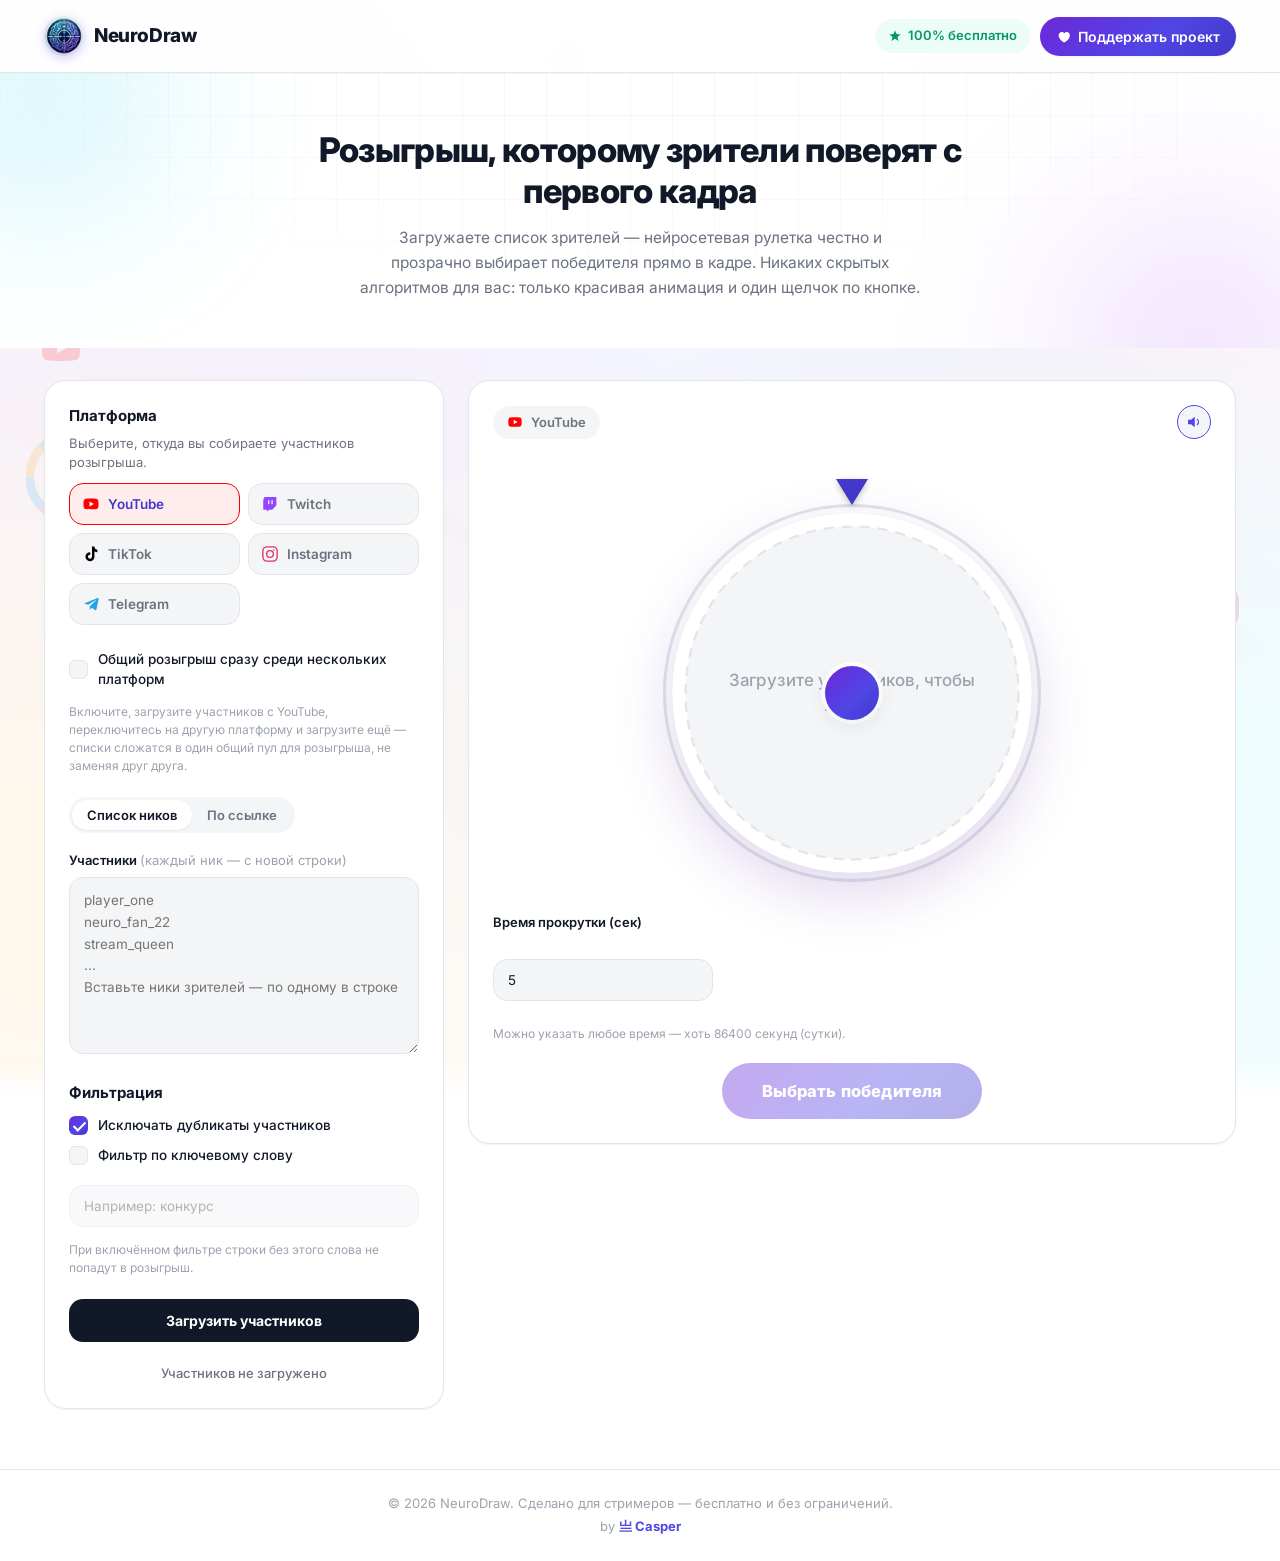
==== commit e945ddbf: "Исправлено: колесо больше не пропадает, всегда видна рамка; добавлен красочный анимированный декорат" ====
--- a/index.html
+++ b/index.html
@@ -18,6 +18,27 @@
 <link rel="apple-touch-icon" href="[data-uri]">
 </head>
 <body>
+
+<!-- Декоративный фон: чисто визуальные элементы, не являются реальными данными -->
+<div class="bg-decor" aria-hidden="true">
+  <span class="bg-chip bg-pos-1">🏆 @lucky_star</span>
+  <span class="bg-chip bg-pos-2">🎉 @mega_fan21</span>
+  <span class="bg-chip bg-pos-3">✨ winner2026</span>
+  <span class="bg-chip bg-pos-4">🔥 @stream_vip</span>
+
+  <span class="bg-icon bg-pos-5" style="color:#FF0000;"><svg viewBox="0 0 24 24" fill="none" xmlns="http://www.w3.org/2000/svg"><path d="M21.6 7.2c-.25-1-1-1.75-2-2C17.9 4.7 12 4.7 12 4.7s-5.9 0-7.6.5c-1 .25-1.75 1-2 2C2 8.9 2 12 2 12s0 3.1.4 4.8c.25 1 1 1.75 2 2 1.7.5 7.6.5 7.6.5s5.9 0 7.6-.5c1-.25 1.75-1 2-2 .4-1.7.4-4.8.4-4.8s0-3.1-.4-4.8z" fill="currentColor"/><path d="M10 15.2V8.8L15.8 12 10 15.2z" fill="#fff"/></svg></span>
+  <span class="bg-icon bg-pos-6" style="color:#9146FF;"><svg viewBox="0 0 24 24" fill="none" xmlns="http://www.w3.org/2000/svg"><path d="M4.5 2.5 3 6.5v13h5v2.5l3-2.5h4L20.5 14V2.5h-16z" fill="currentColor"/></svg></span>
+  <span class="bg-icon bg-pos-7" style="color:#26A5E4;"><svg viewBox="0 0 24 24" fill="none" xmlns="http://www.w3.org/2000/svg"><path d="M2.5 11.3 20.8 4c.9-.35 1.7.2 1.4 1.55l-2.95 13.9c-.2.95-.8 1.2-1.6.75l-4.4-3.25-2.15 2.05c-.25.25-.45.45-.9.45l.3-4.5L18.5 7.3c.35-.3-.1-.5-.5-.2L8.3 13.15l-4.35-1.35c-.95-.3-.95-.95.2-1.5z" fill="currentColor"/></svg></span>
+  <span class="bg-icon bg-pos-8" style="color:#E1306C;"><svg viewBox="0 0 24 24" fill="none" xmlns="http://www.w3.org/2000/svg"><rect x="2.5" y="2.5" width="19" height="19" rx="5.5" stroke="currentColor" stroke-width="1.8"/><circle cx="12" cy="12" r="4.5" stroke="currentColor" stroke-width="1.8"/><circle cx="17.3" cy="6.7" r="1.1" fill="currentColor"/></svg></span>
+
+  <span class="bg-emoji bg-pos-9">🎁</span>
+  <span class="bg-emoji bg-pos-10">🎊</span>
+  <span class="bg-emoji bg-pos-11">🥳</span>
+
+  <svg class="bg-mini-wheel bg-pos-12" viewBox="0 0 100 100"><circle cx="50" cy="50" r="46" fill="none" stroke="#F43F5E" stroke-width="10" stroke-dasharray="36 108" transform="rotate(-90 50 50)"/><circle cx="50" cy="50" r="46" fill="none" stroke="#0EA5E9" stroke-width="10" stroke-dasharray="36 108" stroke-dashoffset="-36" transform="rotate(-90 50 50)"/><circle cx="50" cy="50" r="46" fill="none" stroke="#F59E0B" stroke-width="10" stroke-dasharray="36 108" stroke-dashoffset="-72" transform="rotate(-90 50 50)"/><circle cx="50" cy="50" r="46" fill="none" stroke="#10B981" stroke-width="10" stroke-dasharray="36 108" stroke-dashoffset="-108" transform="rotate(-90 50 50)"/></svg>
+  <svg class="bg-mini-wheel bg-pos-13" viewBox="0 0 100 100"><circle cx="50" cy="50" r="46" fill="none" stroke="#7C3AED" stroke-width="10" stroke-dasharray="48 96" transform="rotate(-90 50 50)"/><circle cx="50" cy="50" r="46" fill="none" stroke="#EC4899" stroke-width="10" stroke-dasharray="48 96" stroke-dashoffset="-48" transform="rotate(-90 50 50)"/></svg>
+</div>
+
 
 <!-- ============================================================
      ШАПКА (HEADER)
@@ -212,7 +233,6 @@
         <svg id="wheelSvg" class="wheel-svg" viewBox="0 0 320 320" aria-hidden="true"></svg>
         <div class="wheel-hub" aria-hidden="true"></div>
       </div>
-      <p class="wheel-placeholder-text" id="wheelPlaceholderText">Загрузите участников, чтобы начать</p>
     </div>
 
     <label class="field-label" for="spinDurationInput">Время прокрутки (сек)</label>
--- a/style.css
+++ b/style.css
@@ -646,10 +646,6 @@
   transform: rotate(0deg);
 }
 
-.wheel-svg.is-idle-empty circle {
-  fill: var(--color-surface);
-}
-
 .wheel-hub {
   position: absolute;
   top: 50%;
@@ -673,11 +669,25 @@
   z-index: 2;
 }
 
-.wheel-placeholder-text {
-  font-size: 14px;
+.wheel-idle-circle {
+  fill: var(--color-surface);
+  stroke: var(--color-border);
+  stroke-width: 2;
+  stroke-dasharray: 9 7;
+}
+
+.wheel-idle-label {
+  width: 100%;
+  height: 100%;
+  display: flex;
+  align-items: center;
+  justify-content: center;
+  text-align: center;
+  font-family: 'Inter', sans-serif;
+  font-size: 15px;
   font-weight: 500;
   color: var(--color-text-faint);
-  text-align: center;
+  padding: 0 10px;
 }
 
 .wheel-segment-label {
@@ -1332,3 +1342,97 @@
   gap: 18px;
   margin: 10px 0 18px;
 }
+
+/* ====================================================================
+   ДЕКОРАТИВНЫЙ ФОН: ники, иконки соцсетей, призы, мини-рулетки.
+   Чисто визуальные элементы для презентабельности — не являются
+   реальными данными пользователей и никак не участвуют в розыгрыше.
+   ==================================================================== */
+
+.bg-decor {
+  position: fixed;
+  inset: 0;
+  z-index: -1;
+  overflow: hidden;
+  pointer-events: none;
+}
+
+.bg-chip {
+  position: absolute;
+  display: inline-flex;
+  align-items: center;
+  gap: 6px;
+  padding: 7px 14px;
+  border-radius: 999px;
+  background: #FFFFFF;
+  border: 1.5px solid var(--color-border);
+  box-shadow: var(--shadow-sm);
+  font-size: 13px;
+  font-weight: 700;
+  color: var(--color-text-muted);
+  opacity: 0.55;
+  white-space: nowrap;
+}
+
+.bg-icon {
+  position: absolute;
+  width: 46px;
+  height: 46px;
+  opacity: 0.16;
+}
+
+.bg-icon svg { width: 100%; height: 100%; }
+
+.bg-emoji {
+  position: absolute;
+  font-size: 34px;
+  opacity: 0.35;
+}
+
+.bg-mini-wheel {
+  position: absolute;
+  width: 90px;
+  height: 90px;
+  opacity: 0.14;
+}
+
+/* Позиции разбросаны по всему экрану; у каждого — свой цикл плавания */
+.bg-pos-1  { top: 8%;  left: 6%;   animation: bg-float-a 24s ease-in-out infinite; }
+.bg-pos-2  { top: 18%; right: 7%;  animation: bg-float-b 28s ease-in-out infinite; }
+.bg-pos-3  { bottom: 16%; left: 9%; animation: bg-float-a 26s ease-in-out infinite reverse; }
+.bg-pos-4  { bottom: 10%; right: 11%; animation: bg-float-b 22s ease-in-out infinite reverse; }
+.bg-pos-5  { top: 36%; left: 3%;   animation: bg-spin-slow 40s linear infinite; }
+.bg-pos-6  { top: 60%; right: 4%;  animation: bg-spin-slow 46s linear infinite reverse; }
+.bg-pos-7  { top: 4%;  left: 42%;  animation: bg-float-a 30s ease-in-out infinite; }
+.bg-pos-8  { bottom: 30%; right: 3%; animation: bg-spin-slow 50s linear infinite; }
+.bg-pos-9  { top: 46%; left: 14%;  animation: bg-float-b 20s ease-in-out infinite; }
+.bg-pos-10 { bottom: 6%; left: 40%; animation: bg-float-a 24s ease-in-out infinite reverse; }
+.bg-pos-11 { top: 12%; right: 24%; animation: bg-float-b 26s ease-in-out infinite; }
+.bg-pos-12 { bottom: 42%; left: 2%; animation: bg-spin-slow 60s linear infinite; }
+.bg-pos-13 { top: 70%; right: 16%; animation: bg-spin-slow 55s linear infinite reverse; }
+
+@keyframes bg-float-a {
+  0%, 100% { transform: translate(0, 0) rotate(0deg); }
+  50% { transform: translate(14px, -18px) rotate(4deg); }
+}
+
+@keyframes bg-float-b {
+  0%, 100% { transform: translate(0, 0) rotate(0deg); }
+  50% { transform: translate(-16px, 16px) rotate(-5deg); }
+}
+
+@keyframes bg-spin-slow {
+  from { transform: rotate(0deg); }
+  to { transform: rotate(360deg); }
+}
+
+@media (max-width: 760px) {
+  .bg-chip, .bg-icon, .bg-emoji, .bg-mini-wheel { display: none; }
+}
+
+@media (prefers-reduced-motion: reduce) {
+  .bg-pos-1, .bg-pos-2, .bg-pos-3, .bg-pos-4, .bg-pos-5, .bg-pos-6,
+  .bg-pos-7, .bg-pos-8, .bg-pos-9, .bg-pos-10, .bg-pos-11, .bg-pos-12, .bg-pos-13 {
+    animation: none;
+  }
+}
